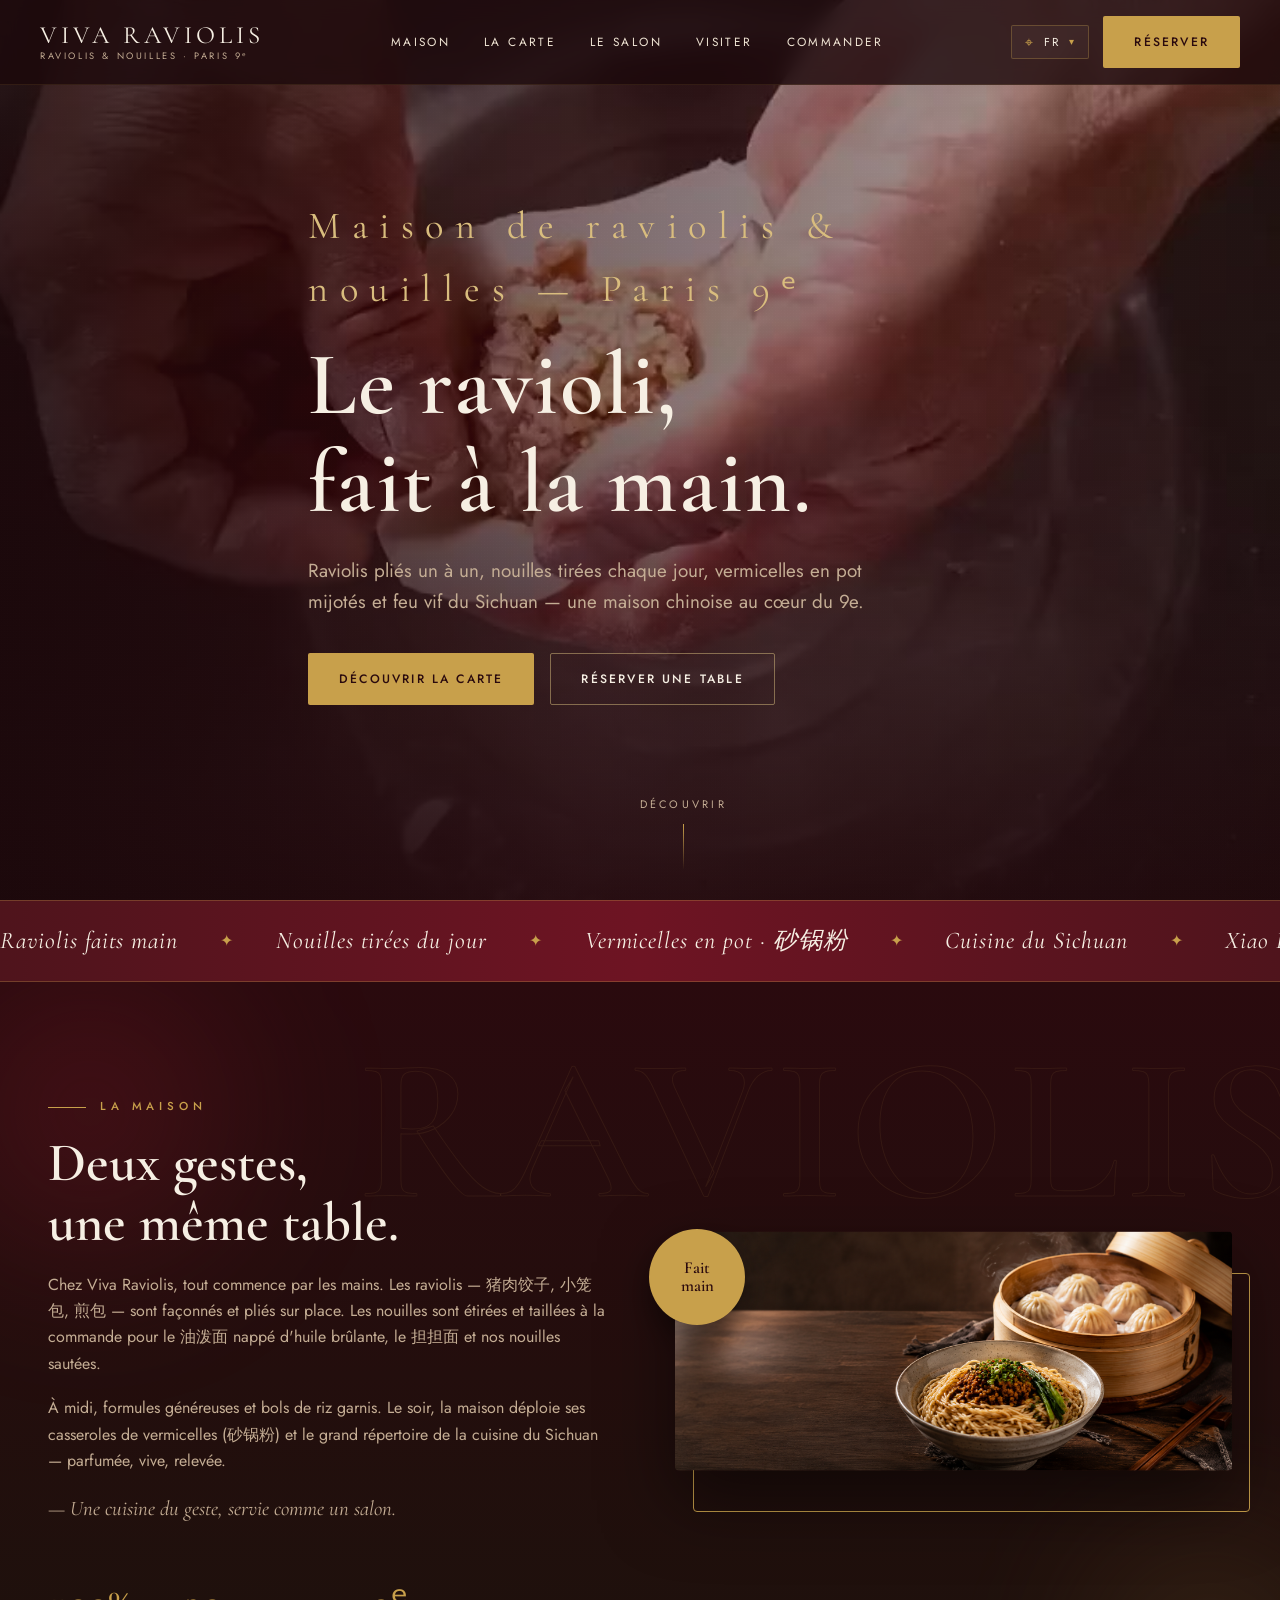
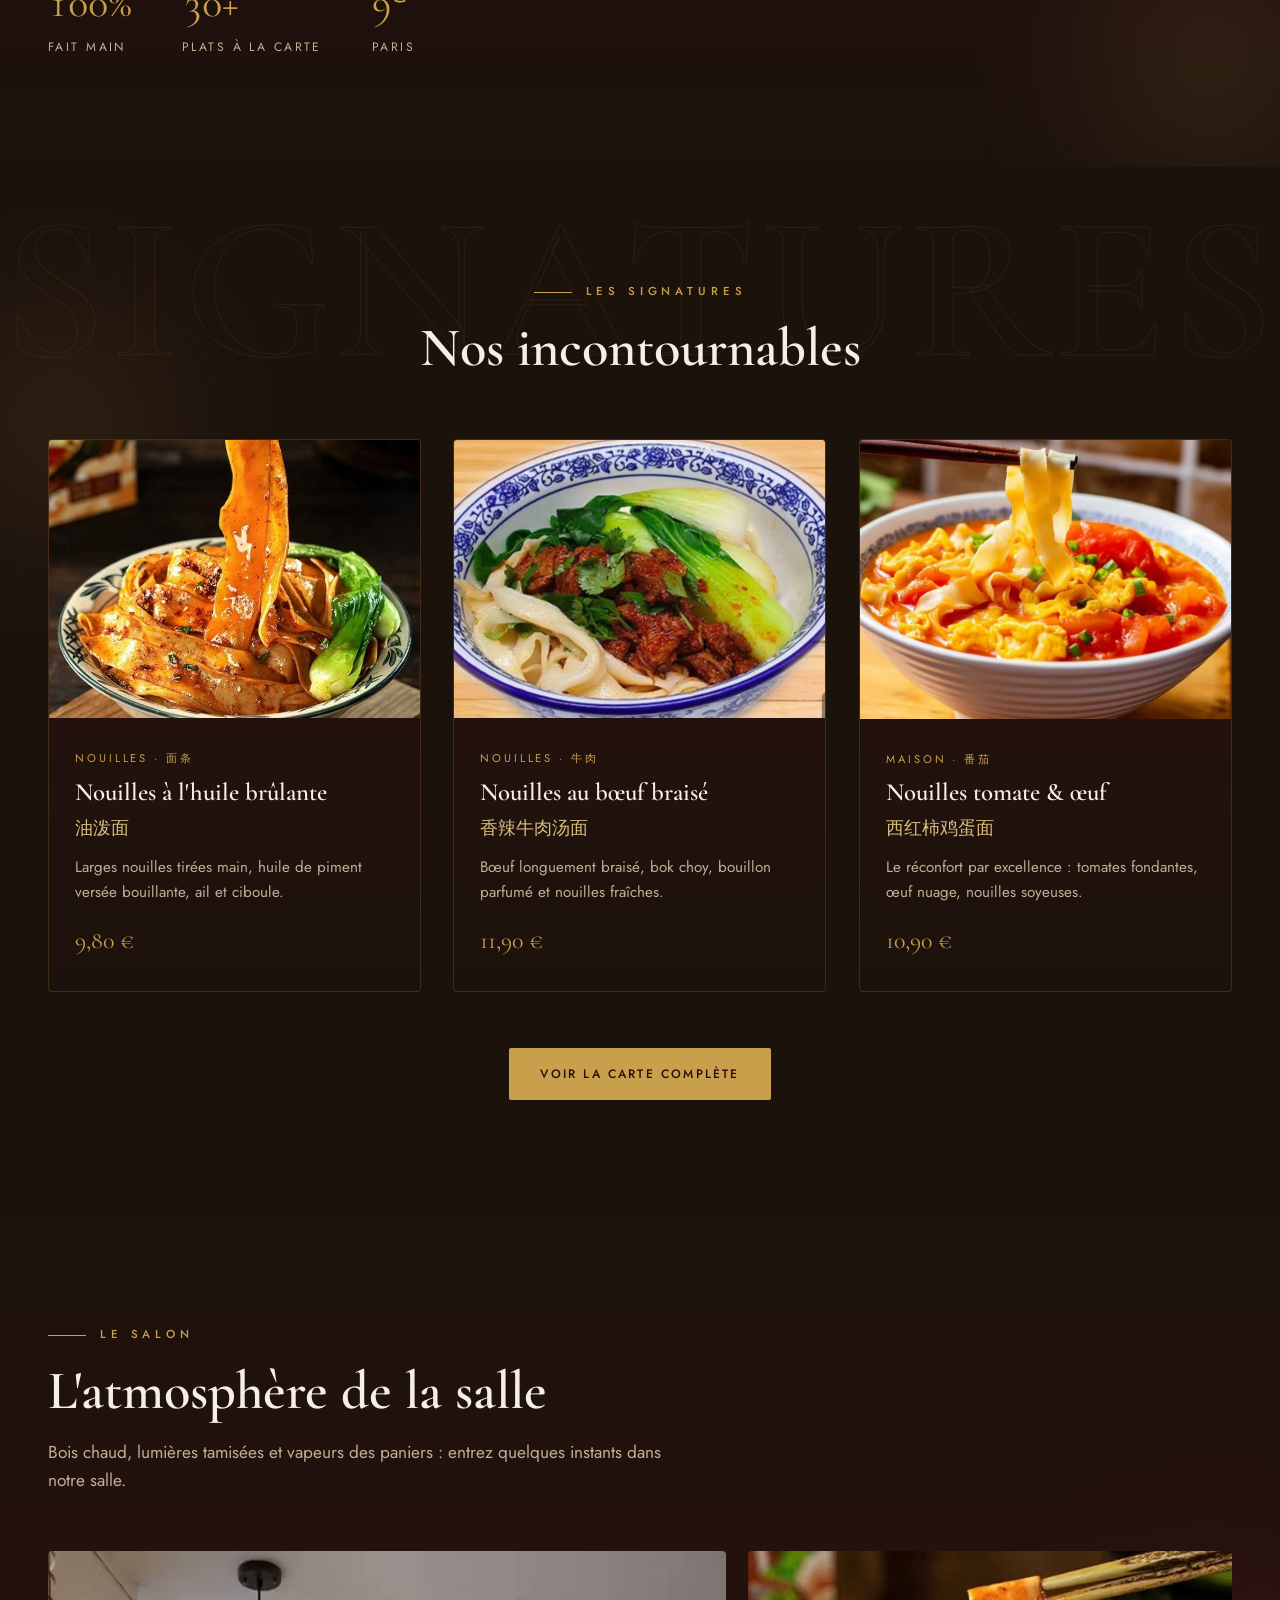
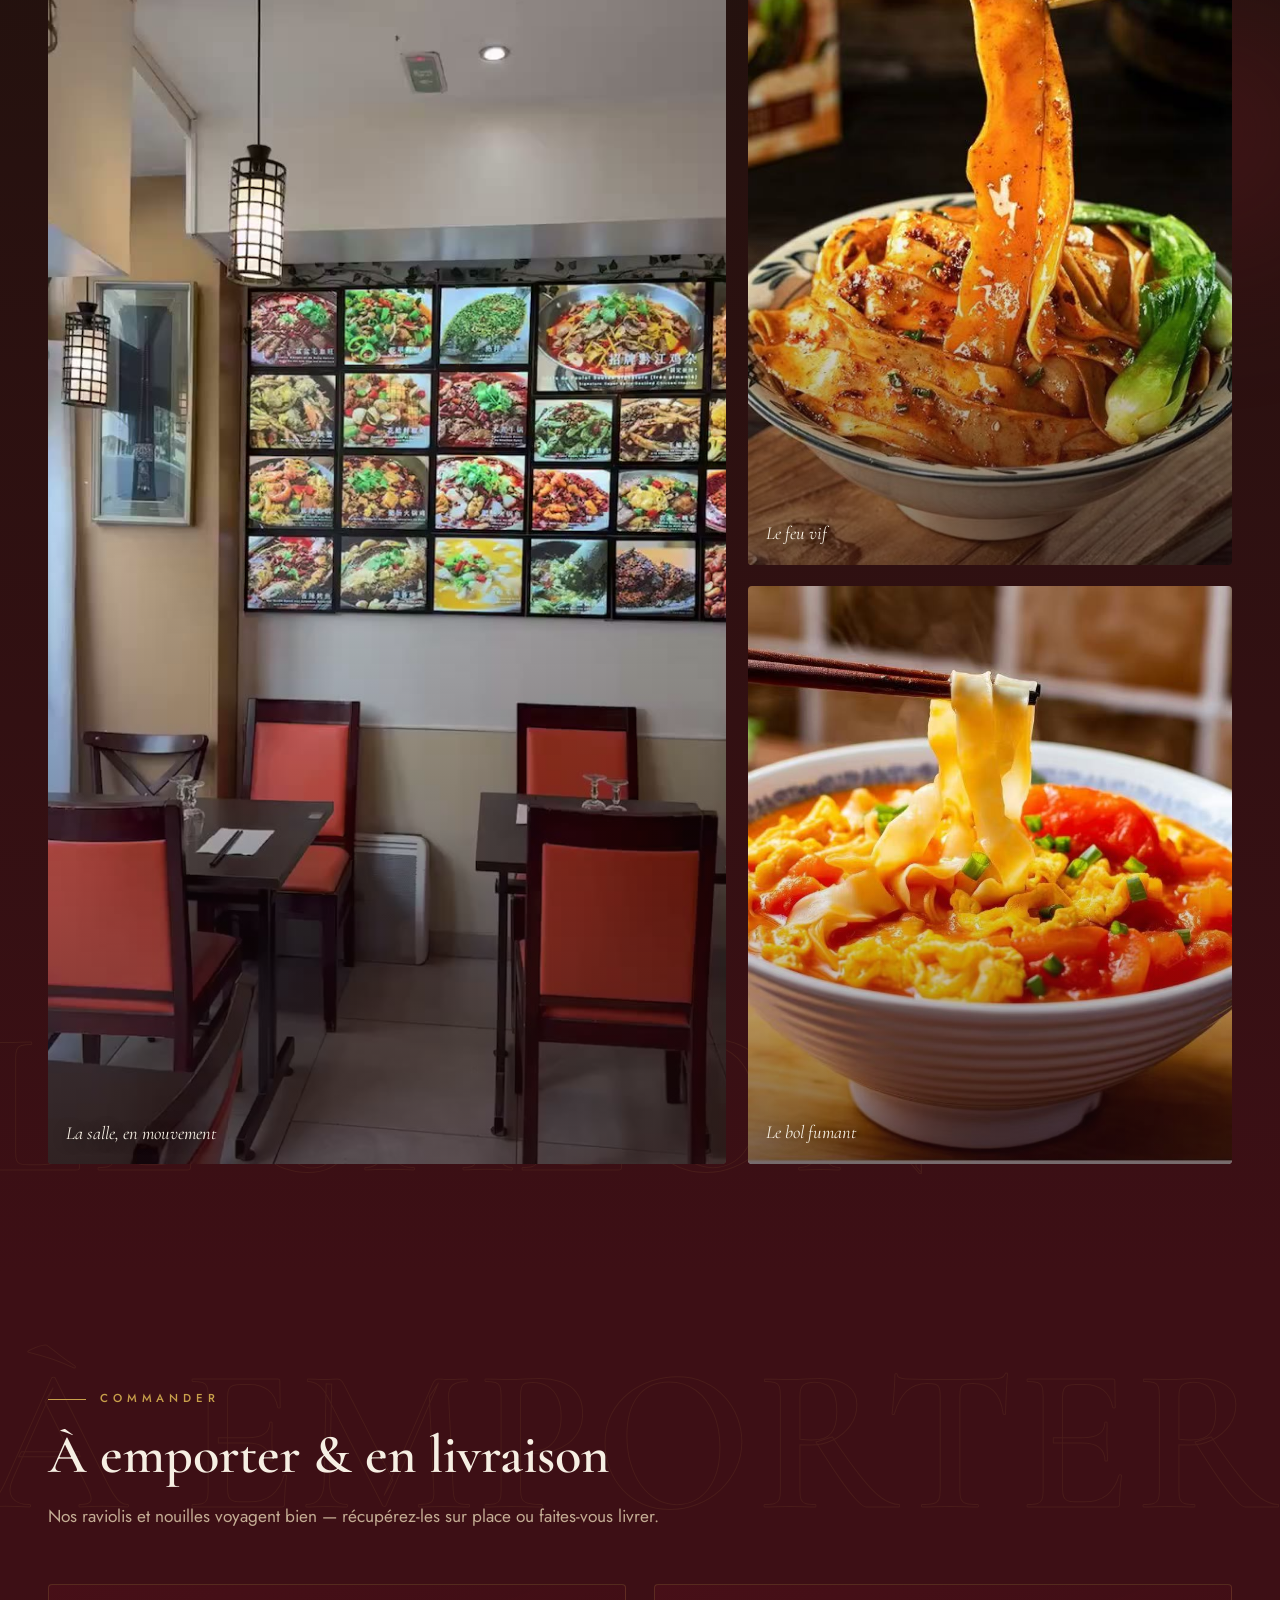
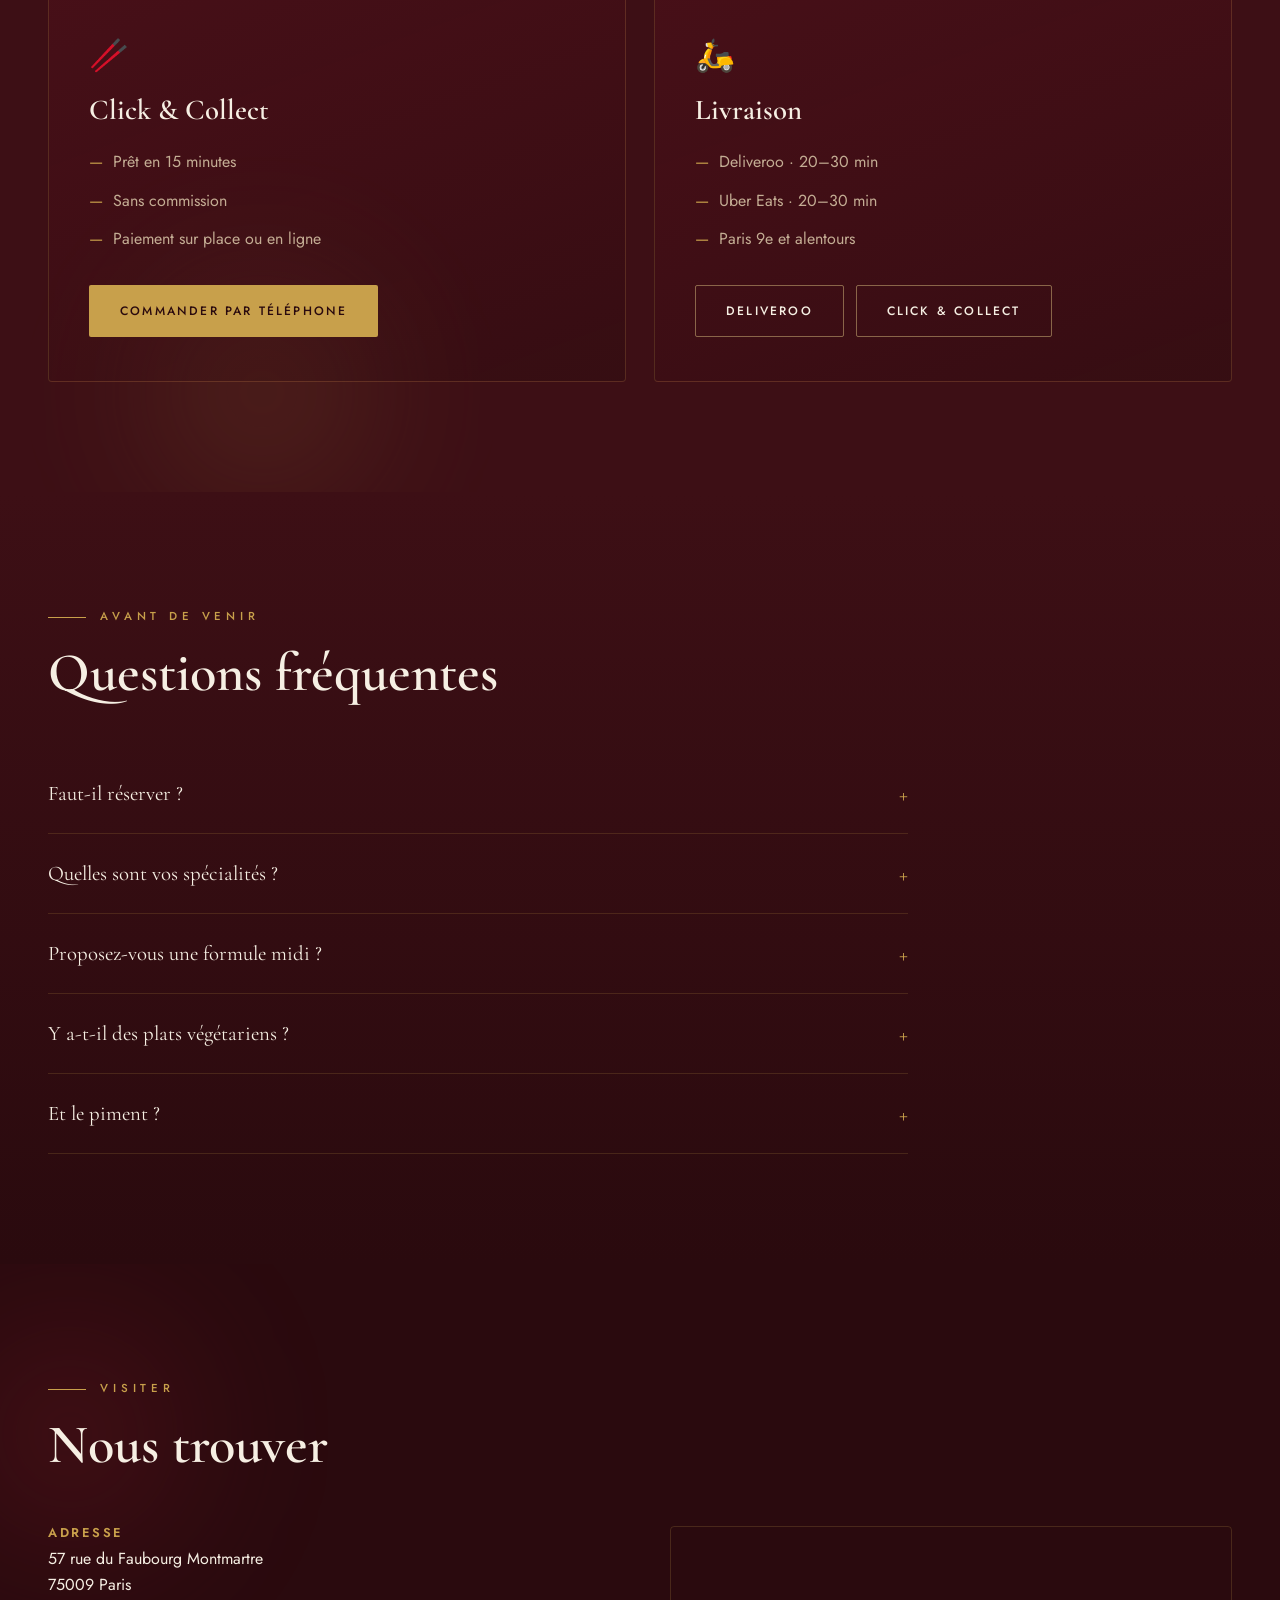
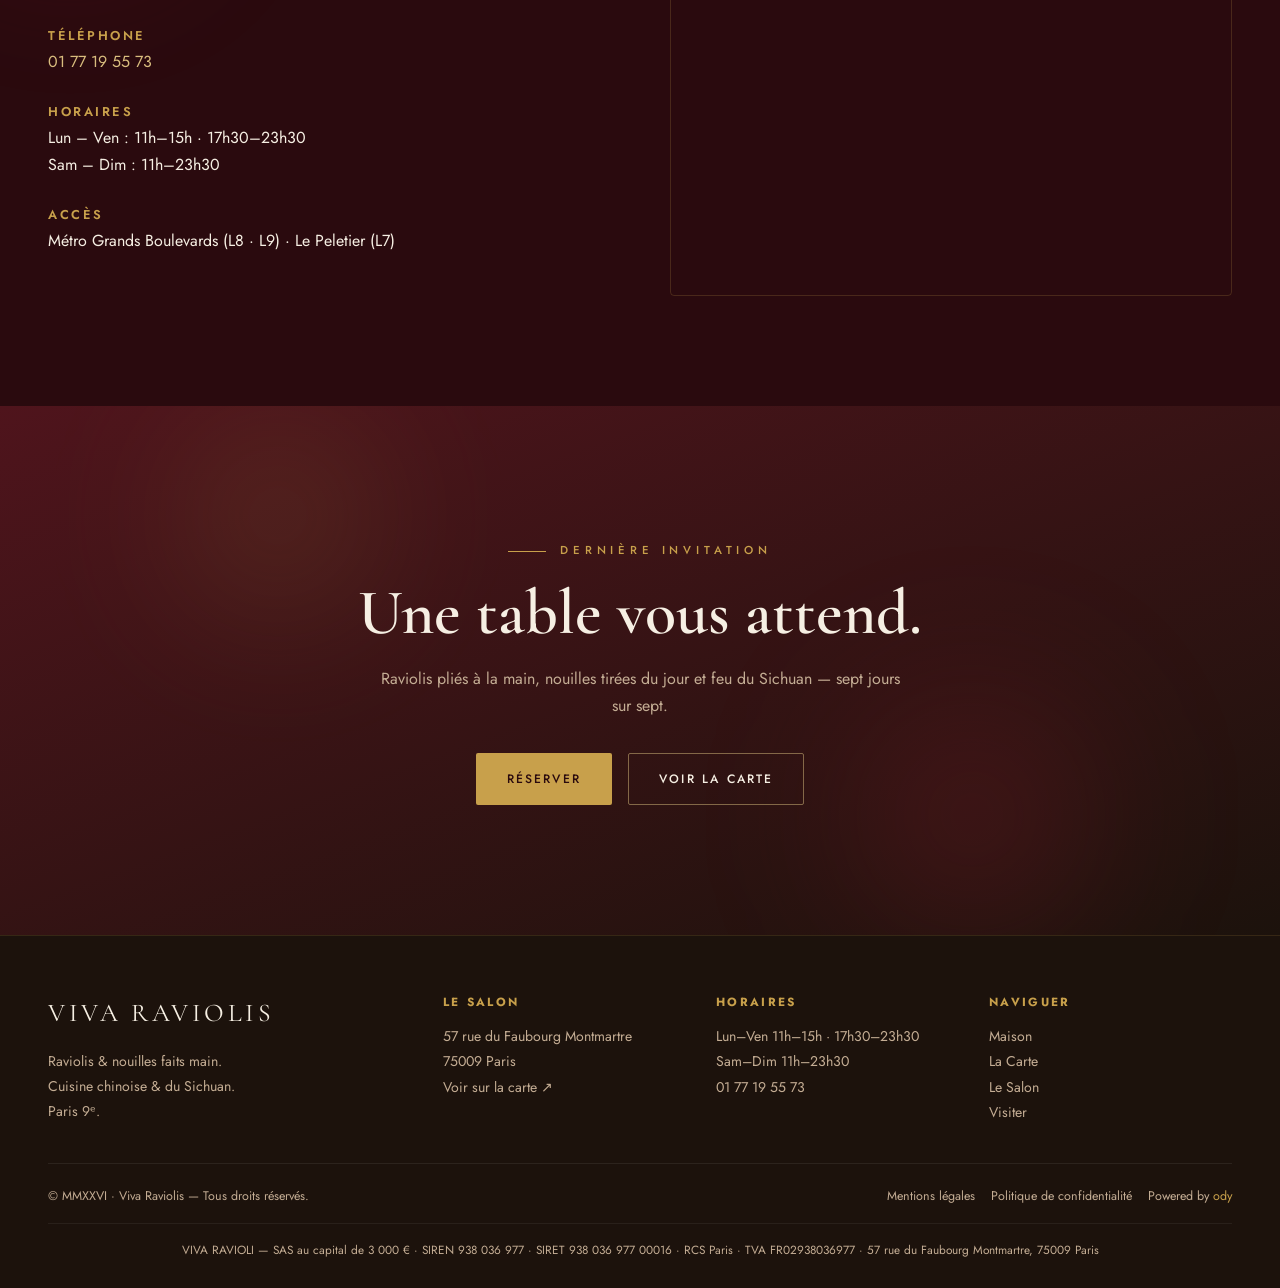
==== index.html @ 8cce95d5 "Site Viva Raviolis : multilingue, carte, pages légales Co-Authored-By: Claude Opus 4.8 (1M context) " ====
<!DOCTYPE html>
<html lang="fr">
<head>
<meta charset="UTF-8" />
<meta name="viewport" content="width=device-width, initial-scale=1.0" />
<title>Viva Raviolis — Raviolis & Nouilles faits main · Paris 9e</title>
<meta name="description" content="Viva Raviolis, restaurant chinois à Paris 9e : raviolis et nouilles faits main, vermicelles en pot et cuisine du Sichuan. 57 rue du Faubourg Montmartre." />
<link rel="preconnect" href="https://fonts.googleapis.com" />
<link rel="preconnect" href="https://fonts.gstatic.com" crossorigin />
<link href="https://fonts.googleapis.com/css2?family=Cormorant+Garamond:ital,wght@0,400;0,500;0,600;1,400;1,500&family=Jost:wght@300;400;500&display=swap" rel="stylesheet" />
<link rel="stylesheet" href="css/style.css" />
</head>
<body>

<!-- ============ HEADER ============ -->
<header class="site-header" id="header">
  <a href="index.html" class="brand">
    <span class="name">VIVA RAVIOLIS</span>
    <span class="tagline" data-i18n="brand.tagline">Raviolis &amp; Nouilles · Paris 9ᵉ</span>
  </a>
  <nav class="nav" id="nav">
    <a class="link" href="#maison" data-i18n="nav.maison">Maison</a>
    <a class="link" href="menu.html" data-i18n="nav.carte">La Carte</a>
    <a class="link" href="#salon" data-i18n="nav.salon">Le Salon</a>
    <a class="link" href="#visiter" data-i18n="nav.visiter">Visiter</a>
    <a class="link" href="#commander" data-i18n="nav.commander">Commander</a>
  </nav>
  <div class="nav-actions">
    <div class="lang-select" id="langSelect">
      <button class="lang-current" id="langCurrent" aria-haspopup="true" aria-expanded="false" aria-label="Choisir la langue">
        <span class="lang-globe">⌖</span>
        <span class="lang-current-label">FR</span>
        <span class="lang-caret">▾</span>
      </button>
      <ul class="lang-menu" id="langMenu">
        <li><button class="lang-btn" data-lang="fr">Français</button></li>
        <li><button class="lang-btn" data-lang="en">English</button></li>
        <li><button class="lang-btn" data-lang="zh">中文</button></li>
        <li><button class="lang-btn" data-lang="it">Italiano</button></li>
        <li><button class="lang-btn" data-lang="es">Español</button></li>
      </ul>
    </div>
    <a href="https://reservation.ody.app/4357d5bd-f49d-494a-af7b-d53e37315086" target="_blank" rel="noopener" class="btn btn-gold btn-reserve" data-i18n="btn.reserver">Réserver</a>
    <button class="burger" id="burger" aria-label="Menu"><span></span><span></span><span></span></button>
  </div>
</header>

<!-- ============ HERO ============ -->
<section class="hero">
  <video class="hero__video" autoplay muted loop playsinline preload="auto" poster="assets/img/hero-poster.jpg">
    <source src="assets/video/xiaolongbao_bg.mp4" type="video/mp4" />
  </video>
  <div class="hero__overlay"></div>
  <div class="hero__grain"></div>
  <div class="container hero__content">
    <span class="hero-cn" data-i18n="hero.eyebrow">Maison de raviolis &amp; nouilles — Paris 9ᵉ</span>
    <h1 data-i18n="hero.title"><span class="word">Le ravioli,</span><br /><span class="word">fait à la main.</span></h1>
    <p class="lead" data-i18n="hero.lead">Raviolis pliés un à un, nouilles tirées chaque jour, vermicelles en pot mijotés et feu vif du Sichuan — une maison chinoise au cœur du 9e.</p>
    <div class="cta-row">
      <a href="menu.html" class="btn btn-gold" data-i18n="hero.cta1">Découvrir la carte</a>
      <a href="https://reservation.ody.app/4357d5bd-f49d-494a-af7b-d53e37315086" target="_blank" rel="noopener" class="btn btn-ghost" data-i18n="hero.cta2">Réserver une table</a>
    </div>
  </div>
  <div class="scroll-cue" data-i18n="hero.scroll">Découvrir</div>
</section>

<!-- ============ MARQUEE ============ -->
<div class="marquee" aria-hidden="true">
  <div class="marquee__track">
    <span data-i18n="mq.1">Raviolis faits main</span><span class="dot">✦</span>
    <span data-i18n="mq.2">Nouilles tirées du jour</span><span class="dot">✦</span>
    <span data-i18n="mq.3">Vermicelles en pot · 砂锅粉</span><span class="dot">✦</span>
    <span data-i18n="mq.4">Cuisine du Sichuan</span><span class="dot">✦</span>
    <span>Xiao Long Bao</span><span class="dot">✦</span>
    <span>Dan Dan Mian</span><span class="dot">✦</span>
    <span data-i18n="mq.1">Raviolis faits main</span><span class="dot">✦</span>
    <span data-i18n="mq.2">Nouilles tirées du jour</span><span class="dot">✦</span>
    <span data-i18n="mq.3">Vermicelles en pot · 砂锅粉</span><span class="dot">✦</span>
    <span data-i18n="mq.4">Cuisine du Sichuan</span><span class="dot">✦</span>
    <span>Xiao Long Bao</span><span class="dot">✦</span>
    <span>Dan Dan Mian</span><span class="dot">✦</span>
  </div>
</div>

<!-- ============ LA MAISON ============ -->
<section class="section maison" id="maison">
  <span class="orb orb-wine" style="top:-80px;left:-120px;width:420px;height:420px"></span>
  <span class="orb orb-gold" style="bottom:-60px;right:-100px;width:340px;height:340px;animation-delay:-6s"></span>
  <span class="wm" style="top:6%;right:-2%">RAVIOLIS</span>
  <div class="container">
    <div class="grid">
      <div class="copy reveal from-left">
        <span class="eyebrow" data-i18n="maison.eyebrow">La Maison</span>
        <h2 class="section-title" data-i18n="maison.title">Deux gestes,<br />une même table.</h2>
        <p data-i18n="maison.p1">Chez Viva Raviolis, tout commence par les mains. Les raviolis — 猪肉饺子, 小笼包, 煎包 — sont façonnés et pliés sur place. Les nouilles sont étirées et taillées à la commande pour le 油泼面 nappé d'huile brûlante, le 担担面 et nos nouilles sautées.</p>
        <p data-i18n="maison.p2">À midi, formules généreuses et bols de riz garnis. Le soir, la maison déploie ses casseroles de vermicelles (砂锅粉) et le grand répertoire de la cuisine du Sichuan — parfumée, vive, relevée.</p>
        <p class="sign" data-i18n="maison.sign">— Une cuisine du geste, servie comme un salon.</p>
        <div class="stats">
          <div class="stat"><div class="num"><span data-count="100">0</span>%</div><div class="lbl" data-i18n="maison.stat1">Fait main</div></div>
          <div class="stat"><div class="num"><span data-count="30">0</span>+</div><div class="lbl" data-i18n="maison.stat2">Plats à la carte</div></div>
          <div class="stat"><div class="num">9ᵉ</div><div class="lbl" data-i18n="maison.stat3">Paris</div></div>
        </div>
      </div>
      <div class="figure reveal from-right">
        <img src="assets/img/banner.png" alt="Raviolis vapeur et nouilles faites main" data-parallax="20" />
        <span class="frame"></span>
        <span class="figure-badge" data-i18n="maison.badge">Fait<br>main</span>
      </div>
    </div>
  </div>
</section>

<!-- ============ SIGNATURES ============ -->
<section class="section signatures" id="signatures">
  <span class="orb orb-gold" style="top:10%;left:-90px;width:300px;height:300px"></span>
  <span class="wm" style="top:2%;left:50%;transform:translateX(-50%)">SIGNATURES</span>
  <div class="container">
    <div class="sig-head reveal from-scale">
      <span class="eyebrow" data-i18n="sig.eyebrow">Les Signatures</span>
      <h2 class="section-title" data-i18n="sig.title">Nos incontournables</h2>
    </div>
    <div class="sig-grid">
      <article class="dish reveal from-scale" data-delay="0">
        <div class="ph"><span class="steam"></span><span class="steam s2"></span><span class="steam s3"></span><img src="assets/img/plat1.jpg" alt="Nouilles larges à l'huile pimentée" /></div>
        <div class="body">
          <span class="cat" data-i18n="sig.d1cat">Nouilles · 面条</span>
          <h3 data-i18n="sig.d1name">Nouilles à l'huile brûlante</h3>
          <div class="cn">油泼面</div>
          <p class="desc" data-i18n="sig.d1desc">Larges nouilles tirées main, huile de piment versée bouillante, ail et ciboule.</p>
          <div class="price">9,80 €</div>
        </div>
      </article>
      <article class="dish reveal from-scale" data-delay="120">
        <div class="ph"><span class="steam"></span><span class="steam s2"></span><span class="steam s3"></span><img src="assets/img/plat2.jpg" alt="Nouilles au bœuf braisé et bok choy" /></div>
        <div class="body">
          <span class="cat" data-i18n="sig.d2cat">Nouilles · 牛肉</span>
          <h3 data-i18n="sig.d2name">Nouilles au bœuf braisé</h3>
          <div class="cn">香辣牛肉汤面</div>
          <p class="desc" data-i18n="sig.d2desc">Bœuf longuement braisé, bok choy, bouillon parfumé et nouilles fraîches.</p>
          <div class="price">11,90 €</div>
        </div>
      </article>
      <article class="dish reveal from-scale" data-delay="240">
        <div class="ph"><span class="steam"></span><span class="steam s2"></span><span class="steam s3"></span><img src="assets/img/plat3.jpg" alt="Nouilles tomate et œuf" /></div>
        <div class="body">
          <span class="cat" data-i18n="sig.d3cat">Maison · 番茄</span>
          <h3 data-i18n="sig.d3name">Nouilles tomate &amp; œuf</h3>
          <div class="cn">西红柿鸡蛋面</div>
          <p class="desc" data-i18n="sig.d3desc">Le réconfort par excellence : tomates fondantes, œuf nuage, nouilles soyeuses.</p>
          <div class="price">10,90 €</div>
        </div>
      </article>
    </div>
    <div class="sig-cta reveal" style="text-align:center">
      <a href="menu.html" class="btn btn-gold" data-i18n="sig.cta">Voir la carte complète</a>
    </div>
  </div>
</section>

<!-- ============ LE SALON ============ -->
<section class="section salon" id="salon">
  <span class="orb orb-wine" style="top:20%;right:-120px;width:380px;height:380px"></span>
  <span class="wm" style="bottom:4%;left:-2%">LE SALON</span>
  <div class="container">
    <div class="reveal from-left">
      <span class="eyebrow" data-i18n="salon.eyebrow">Le Salon</span>
      <h2 class="section-title" data-i18n="salon.title">L'atmosphère de la salle</h2>
      <p class="section-lead" data-i18n="salon.lead">Bois chaud, lumières tamisées et vapeurs des paniers : entrez quelques instants dans notre salle.</p>
    </div>
    <div class="salon-grid">
      <div class="salon-video reveal from-scale">
        <video autoplay muted loop playsinline preload="auto" poster="assets/img/salle-poster.jpg">
          <source src="assets/video/video_salle.mp4" type="video/mp4" />
        </video>
        <span class="tag" data-i18n="salon.tag1">La salle, en mouvement</span>
      </div>
      <div class="salon-tile reveal"><img src="assets/img/plat1.jpg" alt="Nouilles à l'huile pimentée" /><span class="tag" data-i18n="salon.tag2">Le feu vif</span></div>
      <div class="salon-tile reveal"><img src="assets/img/plat3.jpg" alt="Bol de nouilles fumantes" /><span class="tag" data-i18n="salon.tag3">Le bol fumant</span></div>
    </div>
  </div>
</section>

<!-- ============ COMMANDER ============ -->
<section class="section commander" id="commander">
  <span class="orb orb-gold" style="bottom:-60px;left:8%;width:320px;height:320px"></span>
  <span class="wm" style="top:8%;right:0">À EMPORTER</span>
  <div class="container">
    <div class="reveal from-left">
      <span class="eyebrow" data-i18n="cmd.eyebrow">Commander</span>
      <h2 class="section-title" data-i18n="cmd.title">À emporter &amp; en livraison</h2>
      <p class="section-lead" data-i18n="cmd.lead">Nos raviolis et nouilles voyagent bien — récupérez-les sur place ou faites-vous livrer.</p>
    </div>
    <div class="order-grid">
      <div class="order-card reveal from-scale" data-delay="0">
        <div class="ico">🥢</div>
        <h3 data-i18n="cmd.c1title">Click &amp; Collect</h3>
        <ul>
          <li data-i18n="cmd.c1li1">Prêt en 15 minutes</li>
          <li data-i18n="cmd.c1li2">Sans commission</li>
          <li data-i18n="cmd.c1li3">Paiement sur place ou en ligne</li>
        </ul>
        <div class="links">
          <a href="tel:0177195573" class="btn btn-gold" data-i18n="cmd.c1btn">Commander par téléphone</a>
        </div>
      </div>
      <div class="order-card reveal from-scale" data-delay="140">
        <div class="ico">🛵</div>
        <h3 data-i18n="cmd.c2title">Livraison</h3>
        <ul>
          <li>Deliveroo · 20–30 min</li>
          <li>Uber Eats · 20–30 min</li>
          <li data-i18n="cmd.c2li3">Paris 9e et alentours</li>
        </ul>
        <div class="links">
          <a href="https://deliveroo.fr/fr/menu/paris/9eme-opera/viva-raviolis" target="_blank" rel="noopener" class="btn btn-ghost">Deliveroo</a>
          <a href="https://order.ody.app/4357d5bd-f49d-494a-af7b-d53e37315086" target="_blank" rel="noopener" class="btn btn-ghost">Click &amp; Collect</a>
        </div>
      </div>
    </div>
  </div>
</section>

<!-- ============ FAQ ============ -->
<section class="section faq" id="faq">
  <div class="container">
    <div class="reveal">
      <span class="eyebrow" data-i18n="faq.eyebrow">Avant de venir</span>
      <h2 class="section-title" data-i18n="faq.title">Questions fréquentes</h2>
    </div>
    <div class="faq-list">
      <div class="faq-item reveal">
        <button class="faq-q"><span data-i18n="faq.q1">Faut-il réserver ?</span><span class="pl">+</span></button>
        <div class="faq-a"><p data-i18n="faq.a1">La réservation est conseillée le soir et le week-end. Appelez-nous au 01 77 19 55 73 — nous vous trouverons une table.</p></div>
      </div>
      <div class="faq-item reveal">
        <button class="faq-q"><span data-i18n="faq.q2">Quelles sont vos spécialités ?</span><span class="pl">+</span></button>
        <div class="faq-a"><p data-i18n="faq.a2">Le fait-main : raviolis (饺子, 小笼包, 煎包), nouilles tirées (油泼面, 担担面, nouilles sautées), vermicelles en pot (砂锅粉) et les grands plats du Sichuan.</p></div>
      </div>
      <div class="faq-item reveal">
        <button class="faq-q"><span data-i18n="faq.q3">Proposez-vous une formule midi ?</span><span class="pl">+</span></button>
        <div class="faq-a"><p data-i18n="faq.a3">Oui — du lundi au vendredi, de 11h à 15h, nos bols de riz garnis (盖码饭) de 9,90 € à 11,90 €.</p></div>
      </div>
      <div class="faq-item reveal">
        <button class="faq-q"><span data-i18n="faq.q4">Y a-t-il des plats végétariens ?</span><span class="pl">+</span></button>
        <div class="faq-a"><p data-i18n="faq.a4">Bien sûr : gyoza végétariens, tofu, légumes sautés, aubergines façon yu-xiang et plus encore sur la carte.</p></div>
      </div>
      <div class="faq-item reveal">
        <button class="faq-q"><span data-i18n="faq.q5">Et le piment ?</span><span class="pl">+</span></button>
        <div class="faq-a"><p data-i18n="faq.a5">Les spécialités du Sichuan sont signalées 🌶️ sur la carte. On peut adapter le niveau de piquant — n'hésitez pas à demander.</p></div>
      </div>
    </div>
  </div>
</section>

<!-- ============ VISITER ============ -->
<section class="section visiter" id="visiter">
  <span class="orb orb-wine" style="top:0;left:-100px;width:340px;height:340px"></span>
  <div class="container">
    <div class="reveal">
      <span class="eyebrow" data-i18n="visiter.eyebrow">Visiter</span>
      <h2 class="section-title" data-i18n="visiter.title">Nous trouver</h2>
    </div>
    <div class="visit-grid">
      <div class="reveal">
        <div class="info-block"><h4 data-i18n="visiter.l_addr">Adresse</h4><p>57 rue du Faubourg Montmartre<br />75009 Paris</p></div>
        <div class="info-block"><h4 data-i18n="visiter.l_phone">Téléphone</h4><p><a href="tel:0177195573">01 77 19 55 73</a></p></div>
        <div class="info-block"><h4 data-i18n="visiter.l_hours">Horaires</h4>
          <p data-i18n="visiter.hours">Lun – Ven : 11h–15h · 17h30–23h30<br />
             Sam – Dim : 11h–23h30</p></div>
        <div class="info-block"><h4 data-i18n="visiter.l_access">Accès</h4><p>Métro Grands Boulevards (L8 · L9) · Le Peletier (L7)</p></div>
      </div>
      <div class="map-wrap reveal">
        <iframe loading="lazy" referrerpolicy="no-referrer-when-downgrade"
          src="https://www.google.com/maps?q=57+Rue+du+Faubourg+Montmartre,+75009+Paris&output=embed"></iframe>
      </div>
    </div>
  </div>
</section>

<!-- ============ FINAL CTA ============ -->
<section class="final-cta">
  <span class="orb orb-gold" style="top:-40px;left:10%;width:300px;height:300px"></span>
  <span class="orb orb-wine" style="bottom:-60px;right:10%;width:360px;height:360px;animation-delay:-5s"></span>
  <div class="container reveal from-scale">
    <span class="eyebrow" data-i18n="cta.eyebrow">Dernière invitation</span>
    <h2 data-i18n="cta.title">Une table vous attend.</h2>
    <p data-i18n="cta.p">Raviolis pliés à la main, nouilles tirées du jour et feu du Sichuan — sept jours sur sept.</p>
    <div class="cta-row">
      <a href="https://reservation.ody.app/4357d5bd-f49d-494a-af7b-d53e37315086" target="_blank" rel="noopener" class="btn btn-gold" data-i18n="cta.btn1">Réserver</a>
      <a href="menu.html" class="btn btn-ghost" data-i18n="cta.btn2">Voir la carte</a>
    </div>
  </div>
</section>

<!-- ============ FOOTER ============ -->
<footer class="site-footer">
  <div class="container">
    <div class="foot-grid">
      <div class="foot-brand">
        <div class="name">VIVA RAVIOLIS</div>
        <p style="margin-top:14px" data-i18n="foot.desc">Raviolis &amp; nouilles faits main.<br />Cuisine chinoise &amp; du Sichuan.<br />Paris 9ᵉ.</p>
      </div>
      <div>
        <h5 data-i18n="foot.h_salon">Le Salon</h5>
        <p>57 rue du Faubourg Montmartre<br />75009 Paris</p>
        <p><a href="https://www.google.com/maps?q=57+Rue+du+Faubourg+Montmartre,+75009+Paris" target="_blank" rel="noopener" data-i18n="foot.viewmap">Voir sur la carte ↗</a></p>
      </div>
      <div>
        <h5 data-i18n="foot.h_hours">Horaires</h5>
        <p data-i18n="foot.hours">Lun–Ven 11h–15h · 17h30–23h30<br />Sam–Dim 11h–23h30</p>
        <p><a href="tel:0177195573">01 77 19 55 73</a></p>
      </div>
      <div>
        <h5 data-i18n="foot.h_nav">Naviguer</h5>
        <p><a href="#maison" data-i18n="nav.maison">Maison</a><br /><a href="menu.html" data-i18n="nav.carte">La Carte</a><br /><a href="#salon" data-i18n="nav.salon">Le Salon</a><br /><a href="#visiter" data-i18n="nav.visiter">Visiter</a></p>
      </div>
    </div>
    <div class="foot-bottom">
      <span data-i18n="foot.bottom1">© MMXXVI · Viva Raviolis — Tous droits réservés.</span>
      <span class="foot-links">
        <a href="mentions-legales.html" data-i18n="foot.legal">Mentions légales</a>
        <a href="politique-confidentialite.html" data-i18n="foot.privacy">Politique de confidentialité</a>
        <span class="foot-powered">Powered by <a href="https://pro.ody.app/" target="_blank" rel="noopener">ody</a></span>
      </span>
    </div>
    <div class="foot-identity">
      VIVA RAVIOLI — SAS au capital de 3 000 € · SIREN 938 036 977 · SIRET 938 036 977 00016 · RCS Paris · TVA FR02938036977 · 57 rue du Faubourg Montmartre, 75009 Paris
    </div>
  </div>
</footer>

<script src="js/i18n.js"></script>
<script src="js/main.js"></script>
</body>
</html>
---- css/style.css ----
/* ============================================================
   VIVA RAVIOLIS — 裕禧
   Palette : bordeaux / rouge profond / brun chaud / or
   ============================================================ */

:root {
  /* Burgundy / wine / brown palette (remplace le bleu marine) */
  --wine-900: #2a0a0e;   /* presque noir bordeaux */
  --wine-800: #3d0f15;
  --wine-700: #4f141c;
  --wine-600: #6e1423;   /* bordeaux principal */
  --wine-500: #8a1e2c;
  --brown-900: #1c120c;  /* brun très foncé */
  --brown-700: #2e1c12;
  --brown-500: #4a3122;
  --gold: #c8a04b;
  --gold-soft: #d9bd7e;
  --cream: #f6efe3;
  --cream-dim: #d9cdb8;
  --paper: #faf5ec;
  --text-light: #f1e6d5;
  --text-mut: #c4ad94;

  --ff-serif: "Cormorant Garamond", "Playfair Display", Georgia, serif;
  --ff-sans: "Jost", "Helvetica Neue", Arial, sans-serif;

  --maxw: 1240px;
  --ease: cubic-bezier(.22,.61,.36,1);
}

* { margin: 0; padding: 0; box-sizing: border-box; }

html { scroll-behavior: smooth; scroll-padding-top: 90px; overflow-x: hidden; }

body {
  font-family: var(--ff-sans);
  background: var(--wine-900);
  color: var(--text-light);
  line-height: 1.65;
  -webkit-font-smoothing: antialiased;
  overflow-x: hidden;
}

img { max-width: 100%; display: block; }
a { color: inherit; text-decoration: none; }

h1, h2, h3, h4 { font-family: var(--ff-serif); font-weight: 600; line-height: 1.1; }

.container { width: 100%; max-width: var(--maxw); margin: 0 auto; padding: 0 28px; }

.eyebrow {
  font-family: var(--ff-sans);
  text-transform: uppercase;
  letter-spacing: .42em;
  font-size: .72rem;
  font-weight: 500;
  color: var(--gold);
  display: inline-block;
  margin-bottom: 18px;
}

.section { padding: 110px 0; position: relative; }
.section-title { font-size: clamp(2.1rem, 4.4vw, 3.4rem); color: var(--cream); }
.section-lead { color: var(--text-mut); max-width: 620px; font-size: 1.08rem; margin-top: 16px; }

/* ---------- Buttons ---------- */
.btn {
  display: inline-flex; align-items: center; gap: 10px;
  font-family: var(--ff-sans);
  text-transform: uppercase; letter-spacing: .18em; font-size: .76rem; font-weight: 500;
  padding: 15px 30px; border-radius: 2px; cursor: pointer;
  transition: all .35s var(--ease); border: 1px solid transparent;
}
.btn-gold { background: var(--gold); color: var(--wine-900); }
.btn-gold:hover { background: var(--gold-soft); transform: translateY(-2px); }
.btn-ghost { border-color: rgba(216,189,126,.5); color: var(--cream); background: transparent; }
.btn-ghost:hover { border-color: var(--gold); background: rgba(200,160,75,.12); }

/* ============================================================
   HEADER / NAV
   ============================================================ */
.site-header {
  position: fixed; top: 0; left: 0; right: 0; z-index: 100;
  display: flex; align-items: center; justify-content: space-between;
  padding: 16px 40px;
  background: rgba(28,8,11,.78);
  backdrop-filter: blur(10px);
  border-bottom: 1px solid rgba(200,160,75,.12);
  transition: background .4s var(--ease), padding .4s var(--ease), box-shadow .4s var(--ease);
}
.site-header.scrolled {
  background: rgba(28,8,11,.95);
  backdrop-filter: blur(14px);
  padding: 11px 40px;
  box-shadow: 0 10px 40px rgba(0,0,0,.4);
}
.brand { display: flex; flex-direction: column; line-height: 1; }
.brand .cn { font-family: var(--ff-serif); font-size: 1.05rem; color: var(--gold); letter-spacing: .12em; }
.brand .name { font-family: var(--ff-serif); font-size: 1.55rem; color: var(--cream); letter-spacing: .16em; }

.nav { display: flex; align-items: center; gap: 34px; }
.nav a.link {
  font-family: var(--ff-sans); text-transform: uppercase; letter-spacing: .2em;
  font-size: .74rem; color: var(--text-light); position: relative; padding: 4px 0;
}
.nav a.link::after {
  content: ""; position: absolute; left: 0; bottom: -3px; height: 1px; width: 0;
  background: var(--gold); transition: width .35s var(--ease);
}
.nav a.link:hover::after { width: 100%; }
.nav-actions { display: flex; align-items: center; gap: 14px; }
/* --- Sélecteur de langue déroulant --- */
.lang-select { position: relative; }
.lang-current {
  display: inline-flex; align-items: center; gap: 9px; cursor: pointer;
  background: rgba(255,255,255,.04); border: 1px solid rgba(200,160,75,.3);
  color: var(--cream); padding: 8px 13px; border-radius: 2px;
  font-family: var(--ff-sans); font-size: .72rem; letter-spacing: .16em; text-transform: uppercase;
  transition: border-color .3s, background .3s;
}
.lang-current:hover { border-color: var(--gold); background: rgba(200,160,75,.1); }
.lang-globe { color: var(--gold); font-size: .9rem; line-height: 1; }
.lang-caret { color: var(--gold); font-size: .6rem; transition: transform .3s var(--ease); }
.lang-select.open .lang-caret { transform: rotate(180deg); }
.lang-menu {
  position: absolute; top: calc(100% + 8px); right: 0; min-width: 158px;
  list-style: none; margin: 0; padding: 6px;
  background: rgba(28,8,11,.97); backdrop-filter: blur(12px);
  border: 1px solid rgba(200,160,75,.25); border-radius: 3px;
  box-shadow: 0 18px 50px rgba(0,0,0,.55);
  opacity: 0; visibility: hidden; transform: translateY(-8px);
  transition: opacity .26s var(--ease), transform .26s var(--ease), visibility .26s;
  z-index: 120;
}
.lang-select.open .lang-menu { opacity: 1; visibility: visible; transform: none; }
.lang-menu li { margin: 0; }
.lang-btn {
  display: flex; align-items: center; justify-content: space-between; gap: 14px; width: 100%;
  background: none; border: 0; cursor: pointer; text-align: left;
  padding: 9px 12px; border-radius: 2px;
  font-family: var(--ff-sans); font-size: .82rem; letter-spacing: .06em;
  color: var(--text-light); transition: background .22s, color .22s;
}
.lang-btn:hover { background: rgba(200,160,75,.12); color: var(--cream); }
.lang-btn.active { color: var(--gold); }
.lang-btn.active::after { content: "✓"; color: var(--gold); font-size: .8rem; }

.burger { display: none; flex-direction: column; gap: 5px; background: none; border: 0; cursor: pointer; }
.burger span { width: 26px; height: 2px; background: var(--cream); transition: .3s; }

/* ============================================================
   HERO  (video background xiaolongbao_bg)
   ============================================================ */
.hero { position: relative; height: 100vh; min-height: 640px; display: flex; align-items: center; overflow: hidden; }
.hero__video {
  position: absolute; inset: 0; width: 100%; height: 100%;
  object-fit: cover; z-index: 0;
}
.hero__overlay {
  position: absolute; inset: 0; z-index: 1;
  background:
    linear-gradient(to right, rgba(28,8,11,.86) 0%, rgba(42,10,14,.55) 45%, rgba(42,10,14,.25) 100%),
    linear-gradient(to top, rgba(28,8,11,.9) 0%, rgba(28,8,11,0) 55%);
}
.hero__content { position: relative; z-index: 2; max-width: 720px; }
.hero h1 {
  font-size: clamp(3rem, 7vw, 5.6rem); color: var(--cream);
  letter-spacing: .02em; margin: 14px 0 8px;
}
.hero .hero-cn { font-family: var(--ff-serif); font-size: clamp(1.6rem,3vw,2.4rem); color: var(--gold-soft); letter-spacing: .3em; }
.hero p.lead { font-size: 1.18rem; color: var(--text-mut); max-width: 560px; margin: 22px 0 36px; }
.hero .cta-row { display: flex; gap: 16px; flex-wrap: wrap; }
.scroll-cue {
  position: absolute; bottom: 30px; left: 50%; transform: translateX(-50%); z-index: 2;
  color: var(--text-mut); font-size: .68rem; letter-spacing: .3em; text-transform: uppercase;
  display: flex; flex-direction: column; align-items: center; gap: 10px;
}
.scroll-cue::after { content: ""; width: 1px; height: 46px; background: linear-gradient(var(--gold), transparent); animation: pulse 2s infinite; }
@keyframes pulse { 0%,100%{ opacity:.3 } 50%{ opacity:1 } }

/* ============================================================
   LA MAISON  (about)
   ============================================================ */
.maison { background: linear-gradient(180deg, var(--wine-900), var(--brown-900)); }
.maison .grid { display: grid; grid-template-columns: 1fr 1fr; gap: 70px; align-items: center; }
.maison .copy p { color: var(--text-mut); margin-top: 18px; }
.maison .sign { margin-top: 30px; font-family: var(--ff-serif); font-style: italic; font-size: 1.3rem; color: var(--gold-soft); }
.maison .figure { position: relative; }
.maison .figure img { border-radius: 4px; box-shadow: 0 30px 70px rgba(0,0,0,.5); }
.maison .figure .frame {
  position: absolute; inset: 18px -18px -18px 18px; border: 1px solid var(--gold);
  z-index: -1; border-radius: 4px;
}
.stats { display: flex; gap: 50px; margin-top: 42px; }
.stat .num { font-family: var(--ff-serif); font-size: 2.6rem; color: var(--gold); }
.stat .lbl { font-size: .76rem; text-transform: uppercase; letter-spacing: .2em; color: var(--text-mut); }

/* ============================================================
   SIGNATURES  (3 dishes)
   ============================================================ */
.signatures { background: var(--brown-900); text-align: center; }
.sig-head { margin-bottom: 60px; }
.sig-grid { display: grid; grid-template-columns: repeat(3, 1fr); gap: 32px; }
.dish {
  background: linear-gradient(180deg, rgba(110,20,35,.18), rgba(28,18,12,.4));
  border: 1px solid rgba(200,160,75,.18); border-radius: 4px; overflow: hidden; text-align: left;
  transition: transform .45s var(--ease), border-color .45s var(--ease);
}
.dish:hover { transform: translateY(-8px); border-color: var(--gold); }
.dish .ph { aspect-ratio: 4/3; overflow: hidden; }
.dish .ph img { width: 100%; height: 100%; object-fit: cover; transition: transform .8s var(--ease); }
.dish:hover .ph img { transform: scale(1.07); }
.dish .body { padding: 26px 26px 30px; }
.dish .cat { font-size: .7rem; letter-spacing: .26em; text-transform: uppercase; color: var(--gold); }
.dish h3 { font-size: 1.55rem; color: var(--cream); margin: 8px 0; }
.dish .cn { font-family: var(--ff-serif); color: var(--gold-soft); font-size: 1.1rem; }
.dish .desc { color: var(--text-mut); font-size: .95rem; margin: 12px 0 16px; }
.dish .price { font-family: var(--ff-serif); font-size: 1.5rem; color: var(--gold); }
.sig-cta { margin-top: 56px; }

/* ============================================================
   LE SALON  (gallery + video_salle)
   ============================================================ */
.salon { background: linear-gradient(180deg, var(--brown-900), var(--wine-800)); }
.salon-grid { display: grid; grid-template-columns: 1.4fr 1fr; grid-template-rows: auto auto; gap: 22px; margin-top: 56px; }
.salon-video { grid-row: span 2; position: relative; border-radius: 4px; overflow: hidden; min-height: 420px; }
.salon-video video { width: 100%; height: 100%; object-fit: cover; }
.salon-video .tag, .salon-tile .tag {
  position: absolute; left: 18px; bottom: 16px; z-index: 2;
  font-family: var(--ff-serif); font-style: italic; font-size: 1.15rem; color: var(--cream);
  text-shadow: 0 2px 14px rgba(0,0,0,.7);
}
.salon-tile { position: relative; border-radius: 4px; overflow: hidden; min-height: 200px; }
.salon-tile img { width: 100%; height: 100%; object-fit: cover; transition: transform .8s var(--ease); }
.salon-tile:hover img { transform: scale(1.06); }
.salon-tile::after, .salon-video::after {
  content:""; position:absolute; inset:0; background: linear-gradient(to top, rgba(28,8,11,.6), transparent 55%);
}
.salon-tile .tag { z-index: 2; }

/* ============================================================
   COMMANDER
   ============================================================ */
.commander { background: var(--wine-800); }
.order-grid { display: grid; grid-template-columns: 1fr 1fr; gap: 28px; margin-top: 54px; }
.order-card {
  border: 1px solid rgba(200,160,75,.2); border-radius: 4px; padding: 44px 40px;
  background: linear-gradient(160deg, rgba(110,20,35,.22), rgba(28,8,11,.2));
}
.order-card h3 { font-size: 1.8rem; color: var(--cream); }
.order-card .ico { font-size: 2rem; margin-bottom: 12px; }
.order-card ul { list-style: none; margin: 18px 0 26px; }
.order-card li { color: var(--text-mut); padding: 6px 0; display: flex; gap: 10px; }
.order-card li::before { content: "—"; color: var(--gold); }
.order-card .links { display: flex; gap: 12px; flex-wrap: wrap; }

/* ============================================================
   FAQ
   ============================================================ */
.faq { background: linear-gradient(180deg, var(--wine-800), var(--wine-900)); }
.faq-list { margin-top: 50px; max-width: 860px; }
.faq-item { border-bottom: 1px solid rgba(200,160,75,.18); }
.faq-q {
  width: 100%; background: none; border: 0; cursor: pointer; text-align: left;
  padding: 26px 0; display: flex; justify-content: space-between; align-items: center; gap: 20px;
  font-family: var(--ff-serif); font-size: 1.3rem; color: var(--cream);
}
.faq-q .pl { color: var(--gold); font-size: 1.4rem; transition: transform .35s var(--ease); flex: none; }
.faq-item.open .faq-q .pl { transform: rotate(45deg); }
.faq-a { max-height: 0; overflow: hidden; transition: max-height .45s var(--ease); }
.faq-a p { color: var(--text-mut); padding: 0 0 24px; }

/* ============================================================
   CONTACT / VISITER
   ============================================================ */
.visiter { background: var(--wine-900); }
.visit-grid { display: grid; grid-template-columns: 1fr 1fr; gap: 60px; margin-top: 50px; }
.info-block + .info-block { margin-top: 30px; }
.info-block h4 { color: var(--gold); text-transform: uppercase; letter-spacing: .2em; font-family: var(--ff-sans); font-size: .8rem; }
.info-block p { color: var(--cream); margin-top: 6px; }
.info-block a { color: var(--gold-soft); }
.map-wrap { border-radius: 4px; overflow: hidden; min-height: 360px; border: 1px solid rgba(200,160,75,.2); }
.map-wrap iframe { width: 100%; height: 100%; min-height: 360px; border: 0; filter: saturate(.7) hue-rotate(310deg) brightness(.85); }

/* ============================================================
   FINAL CTA
   ============================================================ */
.final-cta {
  position: relative; text-align: center; padding: 130px 0;
  background: linear-gradient(160deg, var(--wine-700), var(--brown-900));
}
.final-cta h2 { font-size: clamp(2.4rem, 5vw, 4rem); color: var(--cream); }
.final-cta p { color: var(--text-mut); max-width: 540px; margin: 18px auto 34px; }
.final-cta .cta-row { display: flex; gap: 16px; justify-content: center; flex-wrap: wrap; }

/* ============================================================
   FOOTER
   ============================================================ */
.site-footer { background: var(--brown-900); padding: 56px 0 28px; border-top: 1px solid rgba(200,160,75,.15); }
.foot-grid { display: grid; grid-template-columns: 1.5fr 1fr 1fr 1fr; gap: 30px; }
.foot-grid h5 { color: var(--gold); text-transform: uppercase; letter-spacing: .2em; font-family: var(--ff-sans); font-size: .74rem; margin-bottom: 12px; }
.foot-grid p, .foot-grid a { color: var(--text-mut); font-size: .88rem; line-height: 1.8; }
.foot-grid a:hover { color: var(--gold-soft); }
.foot-brand .name { font-family: var(--ff-serif); font-size: 1.6rem; color: var(--cream); letter-spacing: .14em; }
.foot-bottom { margin-top: 38px; padding-top: 22px; border-top: 1px solid rgba(255,255,255,.07);
  display: flex; justify-content: space-between; gap: 16px; flex-wrap: wrap; color: var(--text-mut); font-size: .78rem; }

/* ============================================================
   MENU PAGE
   ============================================================ */
.menu-hero {
  position: relative; height: 46vh; min-height: 340px; display: flex; align-items: center; justify-content: center;
  text-align: center; overflow: hidden;
}
.menu-hero img { position: absolute; inset: 0; width: 100%; height: 100%; object-fit: cover; z-index: 0; }
.menu-hero .ov { position: absolute; inset: 0; background: linear-gradient(rgba(28,8,11,.78), rgba(28,8,11,.86)); z-index: 1; }
.menu-hero .inner { position: relative; z-index: 2; }
.menu-hero h1 { font-size: clamp(2.6rem, 6vw, 4.4rem); color: var(--cream); }

.menu-body { background: var(--wine-900); padding: 90px 0 120px; }
/* --- Barre d'onglets horizontale, collante et défilante --- */
.menu-toc-wrap {
  position: sticky; top: 64px; z-index: 60; margin-bottom: 56px;
  background: linear-gradient(180deg, var(--wine-900) 60%, rgba(42,10,14,.6));
  backdrop-filter: blur(10px);
  border-top: 1px solid rgba(200,160,75,.12);
  border-bottom: 1px solid rgba(200,160,75,.18);
}
.menu-toc-wrap .container { display: flex; align-items: center; gap: 6px; position: relative; }
.menu-toc {
  display: flex; flex-wrap: nowrap; gap: 10px; overflow-x: auto;
  padding: 14px 4px; scroll-behavior: smooth; scroll-snap-type: x proximity;
  -webkit-overflow-scrolling: touch; flex: 1;
  -ms-overflow-style: none; scrollbar-width: none;
  /* fondu sur les bords pour montrer qu'on peut défiler */
  -webkit-mask-image: linear-gradient(90deg, transparent, #000 28px, #000 calc(100% - 28px), transparent);
          mask-image: linear-gradient(90deg, transparent, #000 28px, #000 calc(100% - 28px), transparent);
}
.menu-toc::-webkit-scrollbar { display: none; }
.menu-toc a {
  flex: 0 0 auto; scroll-snap-align: center; white-space: nowrap;
  font-size: .74rem; letter-spacing: .14em; text-transform: uppercase; color: var(--text-mut);
  border: 1px solid rgba(200,160,75,.25); padding: 9px 18px; border-radius: 2px;
  transition: color .3s, background .3s, border-color .3s; cursor: pointer; user-select: none;
}
.menu-toc a:hover { color: var(--cream); border-color: var(--gold); }
.menu-toc a.active { color: var(--wine-900); background: var(--gold); border-color: var(--gold); font-weight: 500; }

.toc-arrow {
  flex: 0 0 auto; width: 38px; height: 38px; border-radius: 50%; cursor: pointer;
  background: rgba(110,20,35,.5); border: 1px solid rgba(200,160,75,.3); color: var(--gold);
  font-size: 1.5rem; line-height: 1; display: flex; align-items: center; justify-content: center;
  transition: background .3s, transform .2s; font-family: var(--ff-sans);
}
.toc-arrow:hover { background: var(--gold); color: var(--wine-900); }
.toc-arrow:active { transform: scale(.9); }

/* --- Une seule catégorie affichée à la fois --- */
.menu-cat { display: none; margin-bottom: 30px; scroll-margin-top: 140px; }
.menu-cat.active { display: block; animation: catFade .55s var(--ease) both; }
@keyframes catFade { from { opacity: 0; transform: translateY(22px); } to { opacity: 1; transform: none; } }
.menu-cat.active .mi { animation: miFade .5s var(--ease) both; }
@keyframes miFade { from { opacity: 0; transform: translateX(-12px); } to { opacity: 1; transform: none; } }
.menu-cat-head { display: flex; align-items: baseline; gap: 16px; margin-bottom: 28px; padding-bottom: 14px; border-bottom: 1px solid rgba(200,160,75,.25); }
.menu-cat-head .cn { font-family: var(--ff-serif); font-size: 1.9rem; color: var(--gold); }
.menu-cat-head .fr { text-transform: uppercase; letter-spacing: .24em; font-size: .82rem; color: var(--text-mut); }
.menu-items { display: grid; grid-template-columns: 1fr 1fr; gap: 6px 60px; }
.mi { display: flex; align-items: baseline; gap: 12px; padding: 11px 0; border-bottom: 1px dotted rgba(200,160,75,.18); }
.mi .nm { color: var(--cream); flex: 1; }
.mi .nm small { color: var(--text-mut); display: block; font-size: .82rem; }
.mi .dots { flex: 1; border-bottom: 1px dotted rgba(200,160,75,.3); transform: translateY(-4px); min-width: 14px; }
.mi .pr { font-family: var(--ff-serif); color: var(--gold); font-size: 1.15rem; white-space: nowrap; }
.menu-note { color: var(--text-mut); font-size: .85rem; margin-top: 10px; font-style: italic; }
.spicy { color: #e7563f; }

/* ============================================================
   REVEAL ANIMATION  (+ variantes)
   ============================================================ */
.reveal { opacity: 0; transform: translateY(38px); transition: opacity 1s var(--ease), transform 1s var(--ease); will-change: opacity, transform; }
.reveal.from-left  { transform: translateX(-60px); }
.reveal.from-right { transform: translateX(60px); }
.reveal.from-scale { transform: scale(.92) translateY(24px); }
.reveal.in { opacity: 1; transform: none; }

/* ============================================================
   DÉCOR : halos lumineux flottants + filigranes
   ============================================================ */
.section, .final-cta, .hero, .salon, .maison, .signatures, .commander, .visiter { position: relative; overflow: hidden; }
.container { position: relative; z-index: 3; }

.orb {
  position: absolute; border-radius: 50%; z-index: 0; pointer-events: none;
  filter: blur(70px); opacity: .55;
  animation: orbFloat 16s ease-in-out infinite;
}
.orb-wine { background: radial-gradient(circle, rgba(138,30,44,.65), transparent 70%); }
.orb-gold { background: radial-gradient(circle, rgba(200,160,75,.32), transparent 72%); }
@keyframes orbFloat {
  0%,100% { transform: translate(0,0) scale(1); }
  33%     { transform: translate(34px,-42px) scale(1.08); }
  66%     { transform: translate(-26px,28px) scale(.95); }
}

.wm {
  position: absolute; z-index: 0; pointer-events: none; user-select: none;
  font-family: var(--ff-serif); font-weight: 600; line-height: 1;
  font-size: clamp(5rem, 16vw, 15rem); letter-spacing: .02em; white-space: nowrap;
  color: transparent; -webkit-text-stroke: 1px rgba(200,160,75,.10);
  opacity: .9;
}

/* ============================================================
   MARQUEE  (bande défilante)
   ============================================================ */
.marquee {
  background: linear-gradient(90deg, var(--wine-700), var(--wine-600), var(--wine-700));
  border-top: 1px solid rgba(200,160,75,.3); border-bottom: 1px solid rgba(200,160,75,.3);
  overflow: hidden; padding: 20px 0; position: relative;
}
.marquee__track { display: inline-flex; align-items: center; gap: 42px; white-space: nowrap; animation: marqueeScroll 34s linear infinite; }
.marquee:hover .marquee__track { animation-play-state: paused; }
.marquee span { font-family: var(--ff-serif); font-style: italic; font-size: 1.5rem; color: var(--cream); letter-spacing: .04em; }
.marquee .dot { color: var(--gold); font-style: normal; font-size: 1rem; }
@keyframes marqueeScroll { from { transform: translateX(0); } to { transform: translateX(-50%); } }

/* ============================================================
   MICRO-INTERACTIONS
   ============================================================ */
/* Balayage lumineux sur les boutons */
.btn { position: relative; overflow: hidden; }
.btn::after {
  content: ""; position: absolute; top: 0; left: -120%; width: 60%; height: 100%;
  background: linear-gradient(100deg, transparent, rgba(255,255,255,.35), transparent);
  transform: skewX(-18deg); transition: left .6s var(--ease);
}
.btn:hover::after { left: 140%; }

/* Soulignement animé sous les eyebrow */
.eyebrow { position: relative; padding-left: 52px; }
.eyebrow::before {
  content: ""; position: absolute; left: 0; top: 50%; width: 38px; height: 1px;
  background: var(--gold); transform-origin: left; animation: lineGrow 2.4s var(--ease) infinite alternate;
}
@keyframes lineGrow { from { transform: scaleX(.5); opacity: .5; } to { transform: scaleX(1); opacity: 1; } }

/* Lueur sur les cartes au survol */
.dish:hover { box-shadow: 0 26px 60px rgba(110,20,35,.45); }
.order-card { transition: transform .45s var(--ease), border-color .45s var(--ease), box-shadow .45s var(--ease); }
.order-card:hover { transform: translateY(-6px); border-color: var(--gold); box-shadow: 0 26px 60px rgba(110,20,35,.4); }

/* Brand tagline */
.brand .tagline { font-family: var(--ff-sans); font-size: .58rem; letter-spacing: .28em; text-transform: uppercase; color: var(--text-mut); margin-top: 3px; }

/* Hero : grain + apparition + parallaxe douce */
.hero__grain {
  position: absolute; inset: 0; z-index: 1; pointer-events: none; opacity: .5;
  background-image: radial-gradient(rgba(255,255,255,.04) 1px, transparent 1px);
  background-size: 3px 3px; mix-blend-mode: overlay;
}
.hero__content { animation: heroIn 1.4s var(--ease) both; }
.hero .hero-cn { display: inline-block; animation: heroIn 1s var(--ease) .1s both; }
.hero h1 .word { display: inline-block; animation: heroWord 1.1s var(--ease) both; }
.hero h1 .word:nth-child(3) { animation-delay: .18s; }
@keyframes heroIn { from { opacity: 0; transform: translateY(30px); } to { opacity: 1; transform: none; } }
@keyframes heroWord { from { opacity: 0; transform: translateY(40px) rotate(2deg); } to { opacity: 1; transform: none; } }
.scroll-cue { animation: heroIn 1s var(--ease) .8s both; }

/* Badge rond sur la figure */
.figure { position: relative; }
.figure-badge {
  position: absolute; top: -26px; left: -26px; z-index: 4;
  width: 96px; height: 96px; border-radius: 50%;
  background: var(--gold); color: var(--wine-900);
  display: flex; align-items: center; justify-content: center; text-align: center;
  font-family: var(--ff-serif); font-weight: 600; font-size: 1.05rem; line-height: 1.1;
  box-shadow: 0 12px 30px rgba(0,0,0,.4); animation: badgeSpin 12s linear infinite;
}
@keyframes badgeSpin { from { transform: rotate(-6deg); } 50% { transform: rotate(6deg); } to { transform: rotate(-6deg); } }

/* Vapeur sur les plats */
.dish .ph { position: relative; }
.steam {
  position: absolute; bottom: 30%; left: 50%; width: 8px; height: 60px; z-index: 3;
  background: linear-gradient(to top, rgba(255,255,255,.5), transparent);
  border-radius: 50%; filter: blur(5px); opacity: 0;
}
.dish:hover .steam { animation: steam 2.4s ease-out infinite; }
.dish:hover .steam.s2 { left: 42%; animation-delay: .6s; }
.dish:hover .steam.s3 { left: 58%; animation-delay: 1.2s; }
@keyframes steam {
  0% { opacity: 0; transform: translateY(0) scaleX(1); }
  30% { opacity: .7; }
  100% { opacity: 0; transform: translateY(-70px) scaleX(2.4); }
}

/* Count-up */
.stat .num span { font-variant-numeric: tabular-nums; }

/* Progress bar de lecture en haut */
.scroll-progress {
  position: fixed; top: 0; left: 0; height: 3px; width: 0%; z-index: 200;
  background: linear-gradient(90deg, var(--gold), var(--wine-500)); transition: width .1s linear;
}

/* TOC menu : item actif */
.menu-toc a.active { color: var(--wine-900); background: var(--gold); border-color: var(--gold); }
.menu-cat-head .cn { transition: transform .5s var(--ease); }
.menu-cat:hover .menu-cat-head .cn { transform: translateX(6px); }
.mi { transition: background .3s var(--ease), padding-left .3s var(--ease); border-radius: 3px; }
.mi:hover { background: rgba(200,160,75,.06); padding-left: 8px; }

@media (prefers-reduced-motion: reduce) {
  *, *::before, *::after { animation: none !important; transition: none !important; }
  .reveal { opacity: 1 !important; transform: none !important; }
}

@media (max-width: 720px) {
  .figure-badge { width: 72px; height: 72px; font-size: .85rem; top: -16px; left: -16px; }
  .marquee span { font-size: 1.15rem; }
  .wm { font-size: 26vw; }
}

/* ============================================================
   RESPONSIVE
   ============================================================ */
@media (max-width: 980px) {
  .maison .grid, .order-grid, .visit-grid { grid-template-columns: 1fr; gap: 40px; }
  .sig-grid { grid-template-columns: 1fr; }
  .salon-grid { grid-template-columns: 1fr; }
  .salon-video { grid-row: auto; min-height: 300px; }
  .foot-grid { grid-template-columns: 1fr 1fr; }
  .menu-items { grid-template-columns: 1fr; gap: 0 0; }
}
@media (max-width: 720px) {
  .site-header { padding: 12px 16px; }
  .nav { position: fixed; inset: 0 0 0 auto; width: min(80vw, 320px); flex-direction: column; justify-content: center;
    background: rgba(28,8,11,.98); backdrop-filter: blur(14px); transform: translateX(100%); transition: transform .4s var(--ease); gap: 26px; }
  .nav.open { transform: none; }
  .burger { display: flex; z-index: 110; }
  .container { padding: 0 20px; }
  .section { padding: 80px 0; }
  .stats { gap: 30px; }

  /* Allègement de l'en-tête mobile */
  .site-header { padding: 10px 14px; }
  .brand .tagline { display: none; }
  .brand .name { font-size: 1.02rem; letter-spacing: .08em; }
  .nav-actions { gap: 7px; }
  .lang-globe { display: none; }
  .lang-current { padding: 7px 8px; gap: 5px; font-size: .64rem; letter-spacing: .06em; }
  .btn-reserve { padding: 9px 12px; font-size: .6rem; letter-spacing: .1em; }
  .burger span { width: 22px; }

  /* Moins de texte dans le hero sur mobile */
  .hero .hero-cn { display: none; }
  .hero h1 { font-size: clamp(2rem, 9vw, 2.8rem); }
  .hero p.lead { font-size: .98rem; margin: 16px 0 28px; max-width: 100%; }
  .hero__content { max-width: 100%; }

  /* Footer plus court : 2 colonnes au lieu d'une longue pile */
  .foot-grid { grid-template-columns: 1fr 1fr; gap: 22px 16px; }
  .foot-brand { grid-column: 1 / -1; }
  .foot-bottom { flex-direction: column; gap: 8px; text-align: center; }
  .foot-links { justify-content: center; }
  .legal-table th { width: auto; display: block; padding-bottom: 0; }
  .legal-table td { display: block; padding-top: 2px; padding-bottom: 12px; }
}

/* ============================================================
   FOOTER : liens légaux + powered by
   ============================================================ */
.foot-links { display: flex; align-items: center; gap: 16px; flex-wrap: wrap; }
.foot-links a { color: var(--text-mut); font-size: .78rem; }
.foot-links a:hover { color: var(--gold-soft); }
.foot-powered { color: var(--text-mut); font-size: .78rem; }
.foot-powered a { color: var(--gold); }
.foot-powered a:hover { color: var(--gold-soft); }
.foot-identity {
  text-align: center; color: var(--text-mut); font-size: .74rem; line-height: 1.7;
  margin-top: 16px; padding-top: 16px; border-top: 1px solid rgba(255,255,255,.06);
}

/* ============================================================
   PAGES LÉGALES
   ============================================================ */
.legal-hero {
  position: relative; padding: 150px 0 50px; text-align: center;
  background: linear-gradient(180deg, var(--wine-800), var(--wine-900));
  border-bottom: 1px solid rgba(200,160,75,.15);
}
.legal-hero h1 { font-size: clamp(2.2rem, 5vw, 3.4rem); color: var(--cream); }
.legal-hero .eyebrow { margin-bottom: 14px; }
.legal-body { background: var(--wine-900); padding: 70px 0 110px; }
.legal-content { max-width: 840px; margin: 0 auto; }
.legal-content h2 { color: var(--gold); font-size: 1.45rem; margin: 44px 0 14px; }
.legal-content h2:first-child { margin-top: 0; }
.legal-content p { color: var(--text-mut); line-height: 1.85; margin-bottom: 14px; }
.legal-content ul { margin: 8px 0 16px 22px; }
.legal-content li { color: var(--text-mut); line-height: 1.8; margin-bottom: 6px; }
.legal-content a { color: var(--gold-soft); text-decoration: underline; }
.legal-content strong { color: var(--cream); font-weight: 500; }
.legal-table { width: 100%; border-collapse: collapse; margin: 14px 0 24px; }
.legal-table th, .legal-table td { text-align: left; padding: 11px 14px; border-bottom: 1px solid rgba(200,160,75,.14); vertical-align: top; }
.legal-table th { color: var(--cream); font-weight: 500; width: 36%; font-family: var(--ff-sans); font-size: .9rem; letter-spacing: .02em; }
.legal-table td { color: var(--text-mut); }
.legal-updated { color: var(--text-mut); font-size: .85rem; font-style: italic; margin-top: 46px; padding-top: 18px; border-top: 1px solid rgba(200,160,75,.14); }
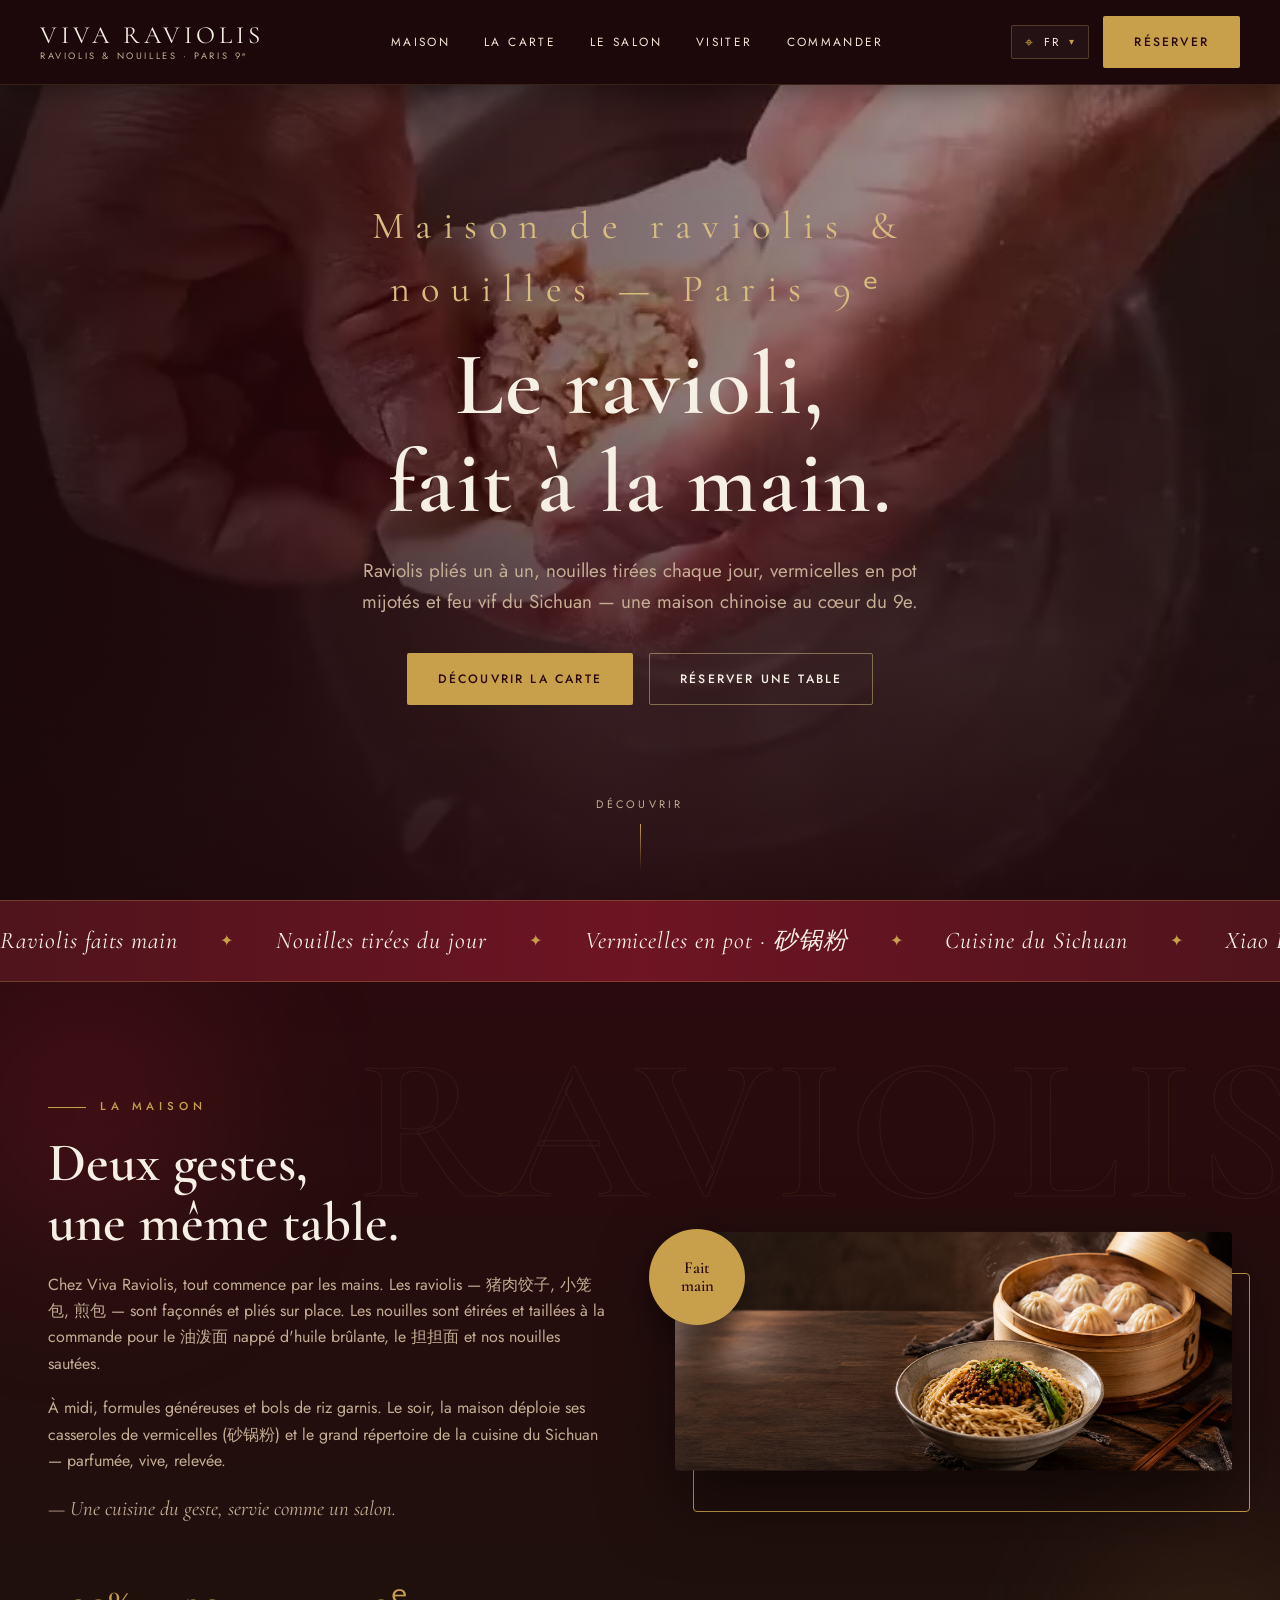
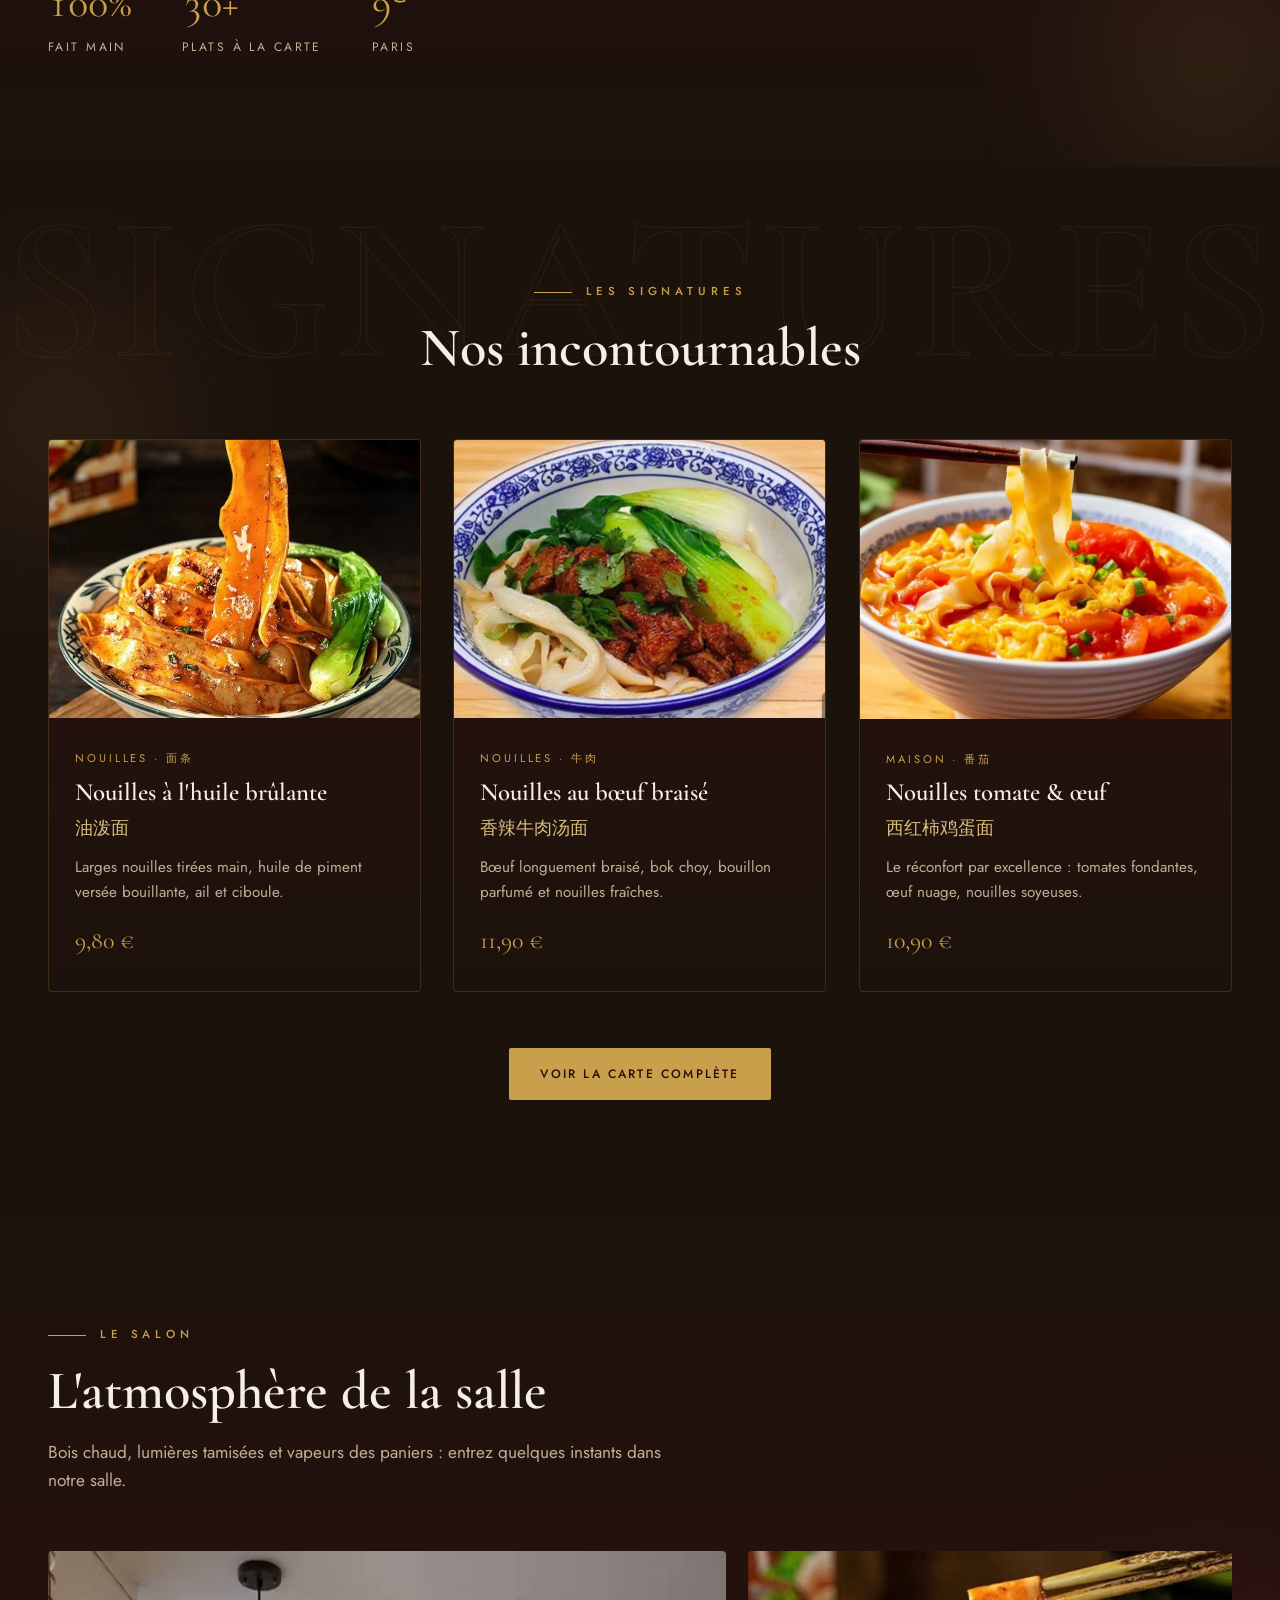
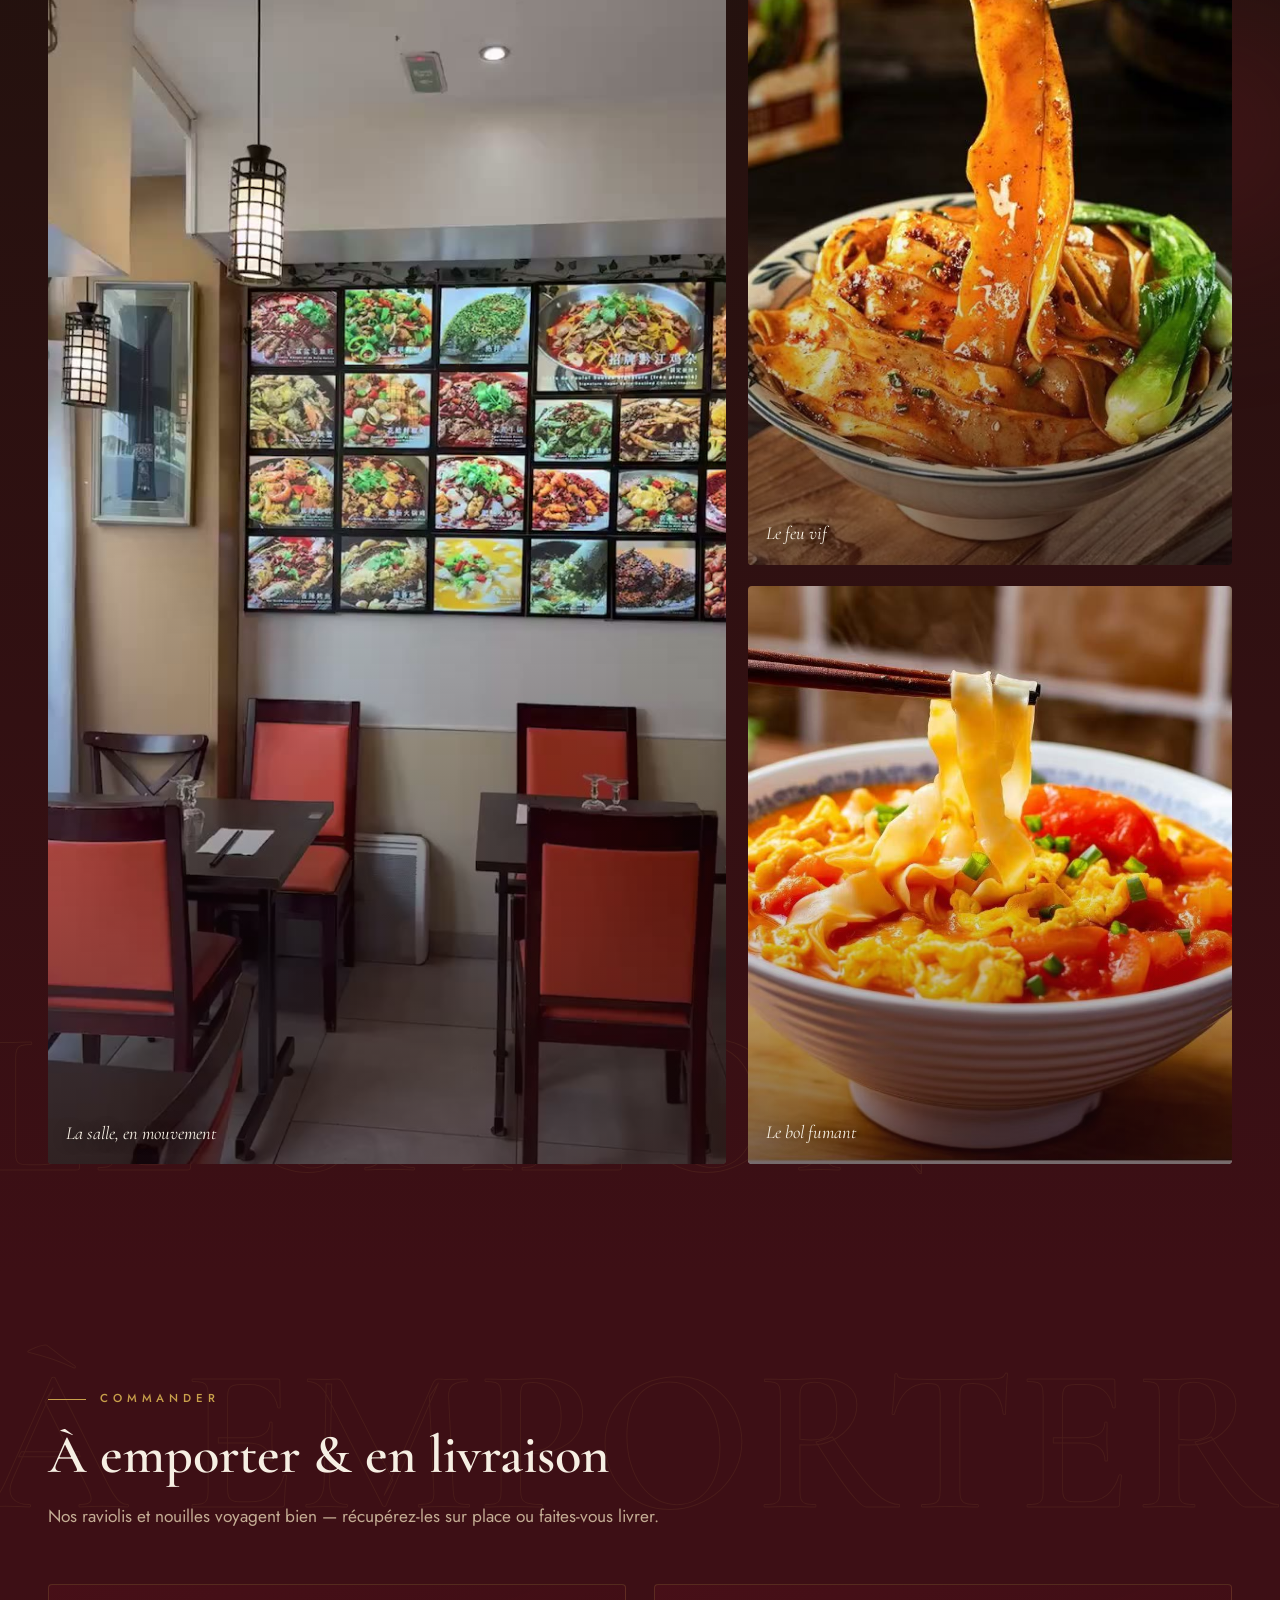
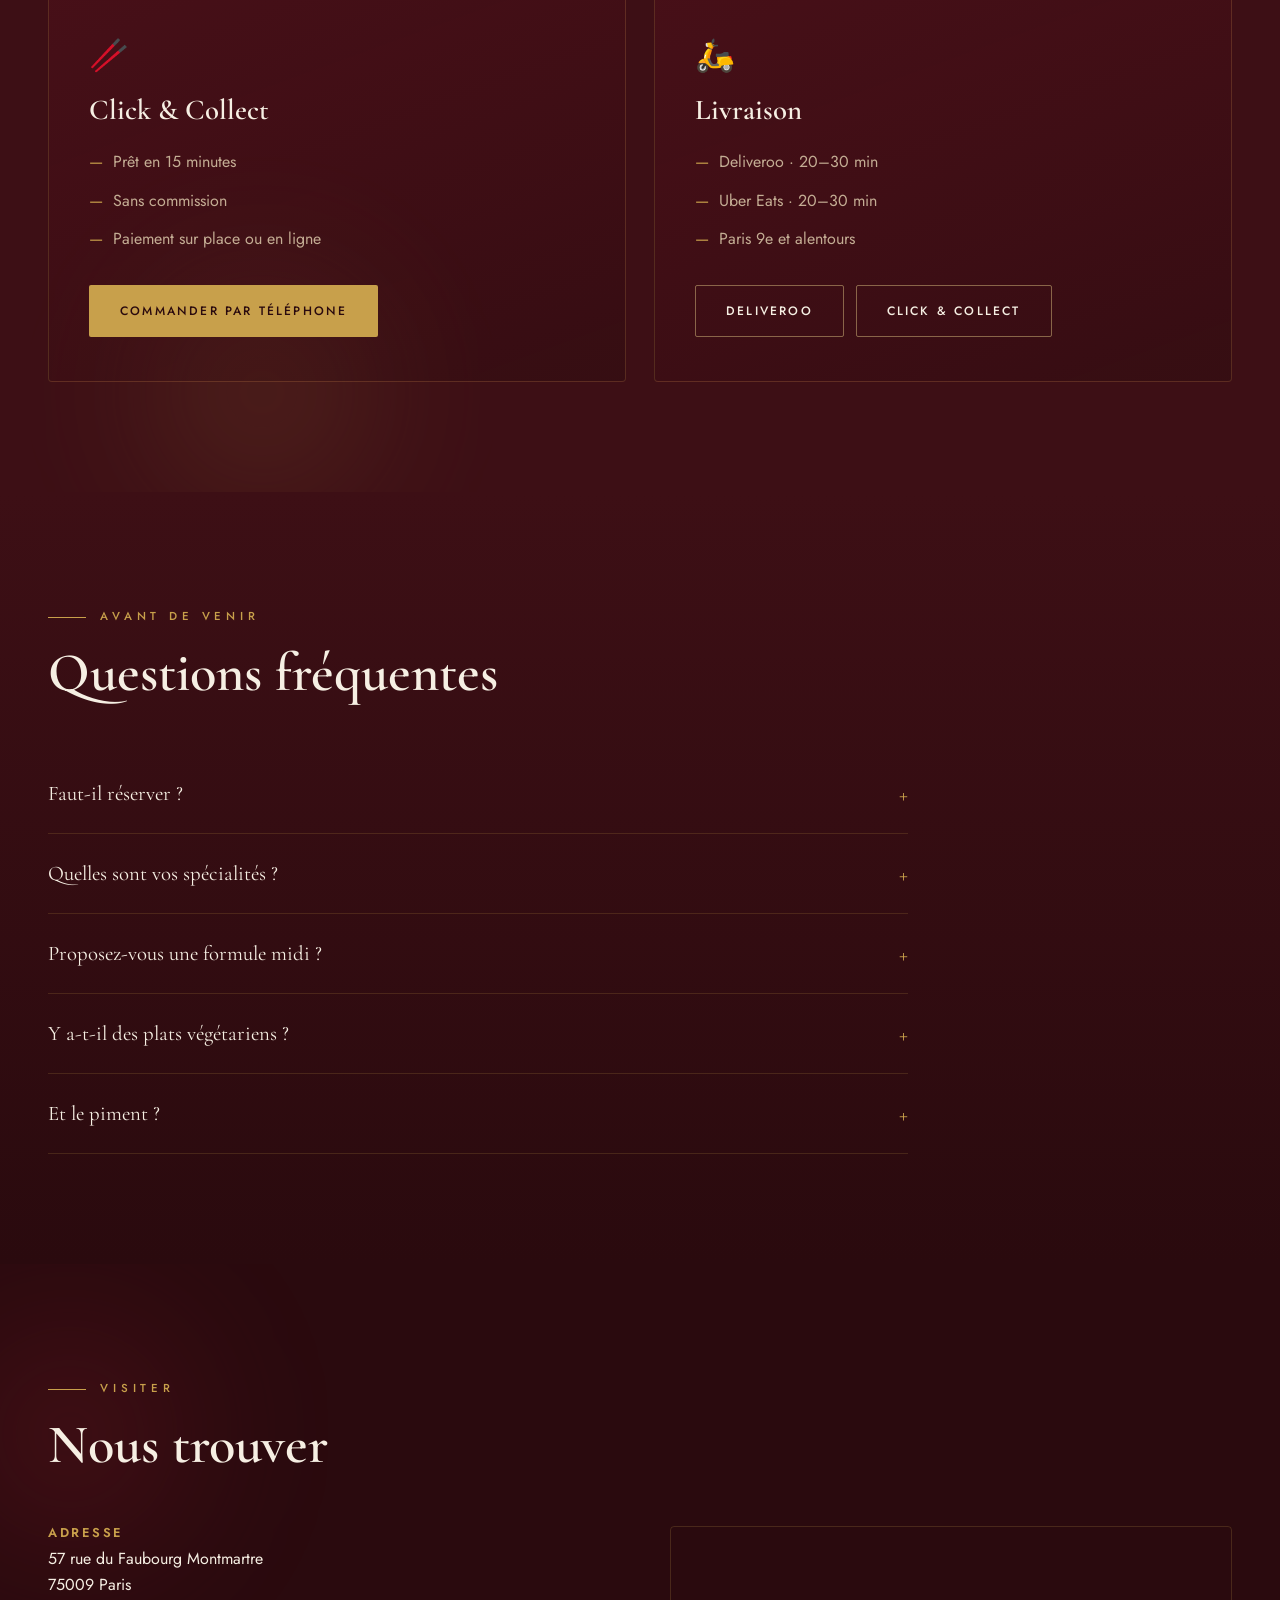
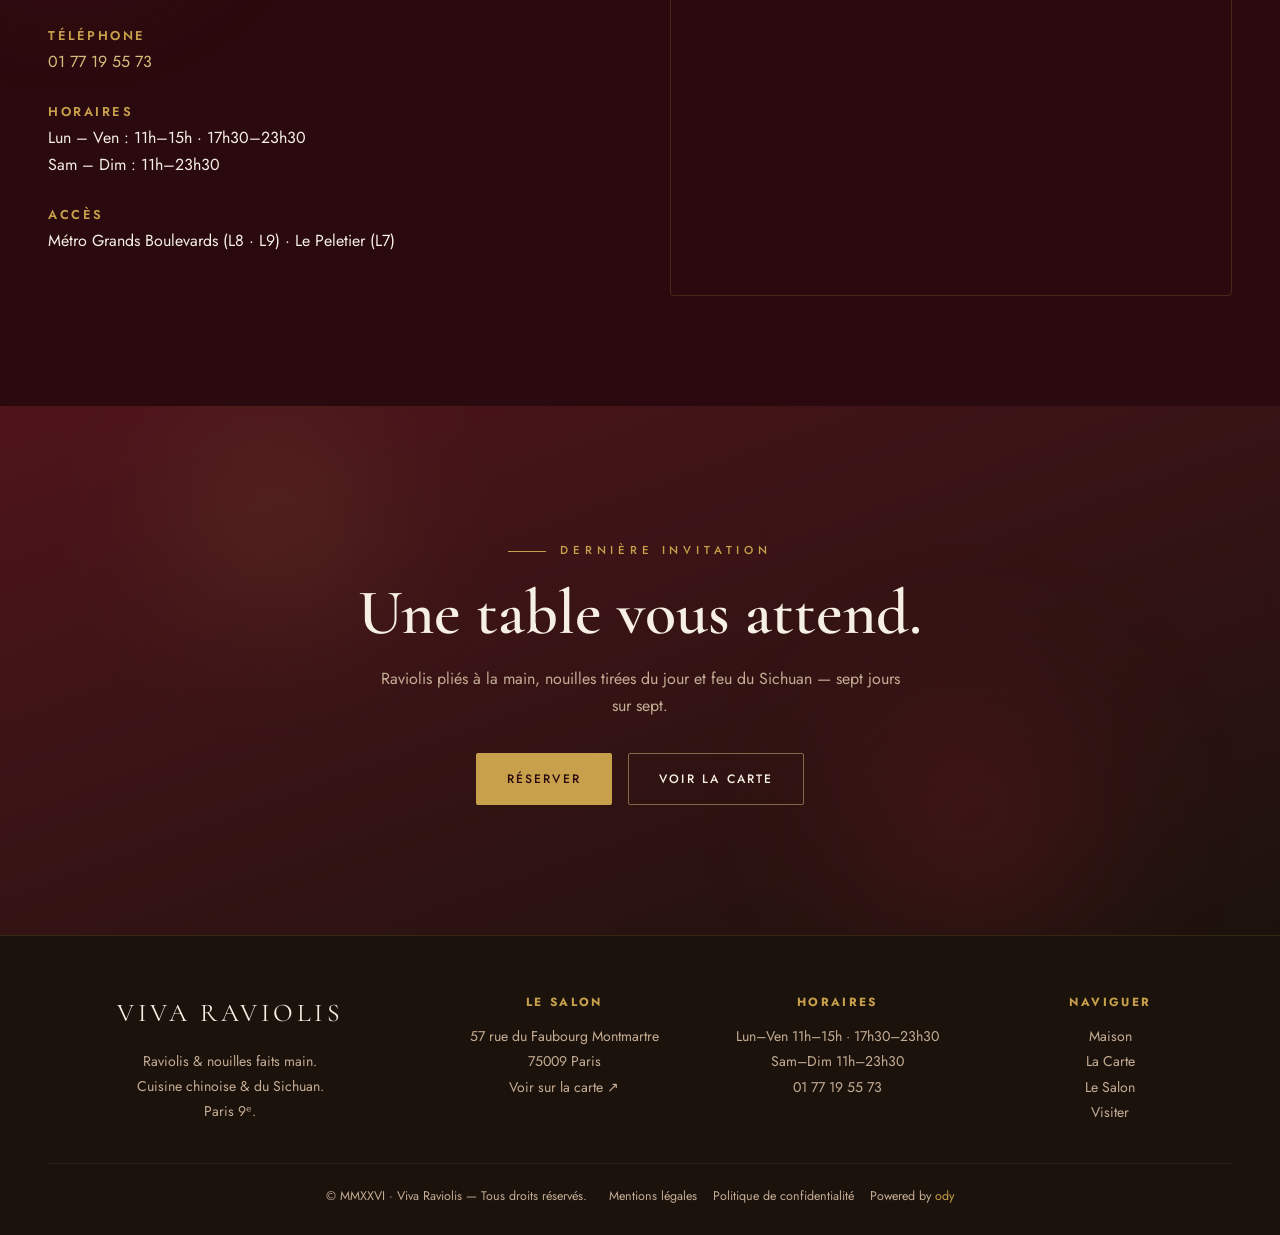
==== commit a6f9c32e: "Hero centré, scroll-cue recentré, footer centré, suppression ligne d'identité Co-Authored-By: Claude" ====
--- a/index.html
+++ b/index.html
@@ -323,9 +323,6 @@
         <span class="foot-powered">Powered by <a href="https://pro.ody.app/" target="_blank" rel="noopener">ody</a></span>
       </span>
     </div>
-    <div class="foot-identity">
-      VIVA RAVIOLI — SAS au capital de 3 000 € · SIREN 938 036 977 · SIRET 938 036 977 00016 · RCS Paris · TVA FR02938036977 · 57 rue du Faubourg Montmartre, 75009 Paris
-    </div>
   </div>
 </footer>
 
--- a/css/style.css
+++ b/css/style.css
@@ -83,16 +83,14 @@
   position: fixed; top: 0; left: 0; right: 0; z-index: 100;
   display: flex; align-items: center; justify-content: space-between;
   padding: 16px 40px;
-  background: rgba(28,8,11,.78);
-  backdrop-filter: blur(10px);
-  border-bottom: 1px solid rgba(200,160,75,.12);
-  transition: background .4s var(--ease), padding .4s var(--ease), box-shadow .4s var(--ease);
+  background: #1c080b;
+  border-bottom: 1px solid rgba(200,160,75,.16);
+  box-shadow: 0 6px 24px rgba(0,0,0,.35);
+  transition: padding .4s var(--ease), box-shadow .4s var(--ease);
 }
 .site-header.scrolled {
-  background: rgba(28,8,11,.95);
-  backdrop-filter: blur(14px);
   padding: 11px 40px;
-  box-shadow: 0 10px 40px rgba(0,0,0,.4);
+  box-shadow: 0 10px 40px rgba(0,0,0,.45);
 }
 .brand { display: flex; flex-direction: column; line-height: 1; }
 .brand .cn { font-family: var(--ff-serif); font-size: 1.05rem; color: var(--gold); letter-spacing: .12em; }
@@ -162,16 +160,16 @@
     linear-gradient(to right, rgba(28,8,11,.86) 0%, rgba(42,10,14,.55) 45%, rgba(42,10,14,.25) 100%),
     linear-gradient(to top, rgba(28,8,11,.9) 0%, rgba(28,8,11,0) 55%);
 }
-.hero__content { position: relative; z-index: 2; max-width: 720px; }
+.hero__content { position: relative; z-index: 2; max-width: 760px; margin: 0 auto; text-align: center; }
 .hero h1 {
   font-size: clamp(3rem, 7vw, 5.6rem); color: var(--cream);
   letter-spacing: .02em; margin: 14px 0 8px;
 }
 .hero .hero-cn { font-family: var(--ff-serif); font-size: clamp(1.6rem,3vw,2.4rem); color: var(--gold-soft); letter-spacing: .3em; }
-.hero p.lead { font-size: 1.18rem; color: var(--text-mut); max-width: 560px; margin: 22px 0 36px; }
-.hero .cta-row { display: flex; gap: 16px; flex-wrap: wrap; }
+.hero p.lead { font-size: 1.18rem; color: var(--text-mut); max-width: 580px; margin: 22px auto 36px; }
+.hero .cta-row { display: flex; gap: 16px; flex-wrap: wrap; justify-content: center; }
 .scroll-cue {
-  position: absolute; bottom: 30px; left: 50%; transform: translateX(-50%); z-index: 2;
+  position: absolute; bottom: 30px; left: 0; right: 0; z-index: 2;
   color: var(--text-mut); font-size: .68rem; letter-spacing: .3em; text-transform: uppercase;
   display: flex; flex-direction: column; align-items: center; gap: 10px;
 }
@@ -297,13 +295,13 @@
    FOOTER
    ============================================================ */
 .site-footer { background: var(--brown-900); padding: 56px 0 28px; border-top: 1px solid rgba(200,160,75,.15); }
-.foot-grid { display: grid; grid-template-columns: 1.5fr 1fr 1fr 1fr; gap: 30px; }
+.foot-grid { display: grid; grid-template-columns: 1.5fr 1fr 1fr 1fr; gap: 30px; text-align: center; }
 .foot-grid h5 { color: var(--gold); text-transform: uppercase; letter-spacing: .2em; font-family: var(--ff-sans); font-size: .74rem; margin-bottom: 12px; }
 .foot-grid p, .foot-grid a { color: var(--text-mut); font-size: .88rem; line-height: 1.8; }
 .foot-grid a:hover { color: var(--gold-soft); }
 .foot-brand .name { font-family: var(--ff-serif); font-size: 1.6rem; color: var(--cream); letter-spacing: .14em; }
 .foot-bottom { margin-top: 38px; padding-top: 22px; border-top: 1px solid rgba(255,255,255,.07);
-  display: flex; justify-content: space-between; gap: 16px; flex-wrap: wrap; color: var(--text-mut); font-size: .78rem; }
+  display: flex; justify-content: center; gap: 10px 22px; flex-wrap: wrap; text-align: center; color: var(--text-mut); font-size: .78rem; }
 
 /* ============================================================
    MENU PAGE
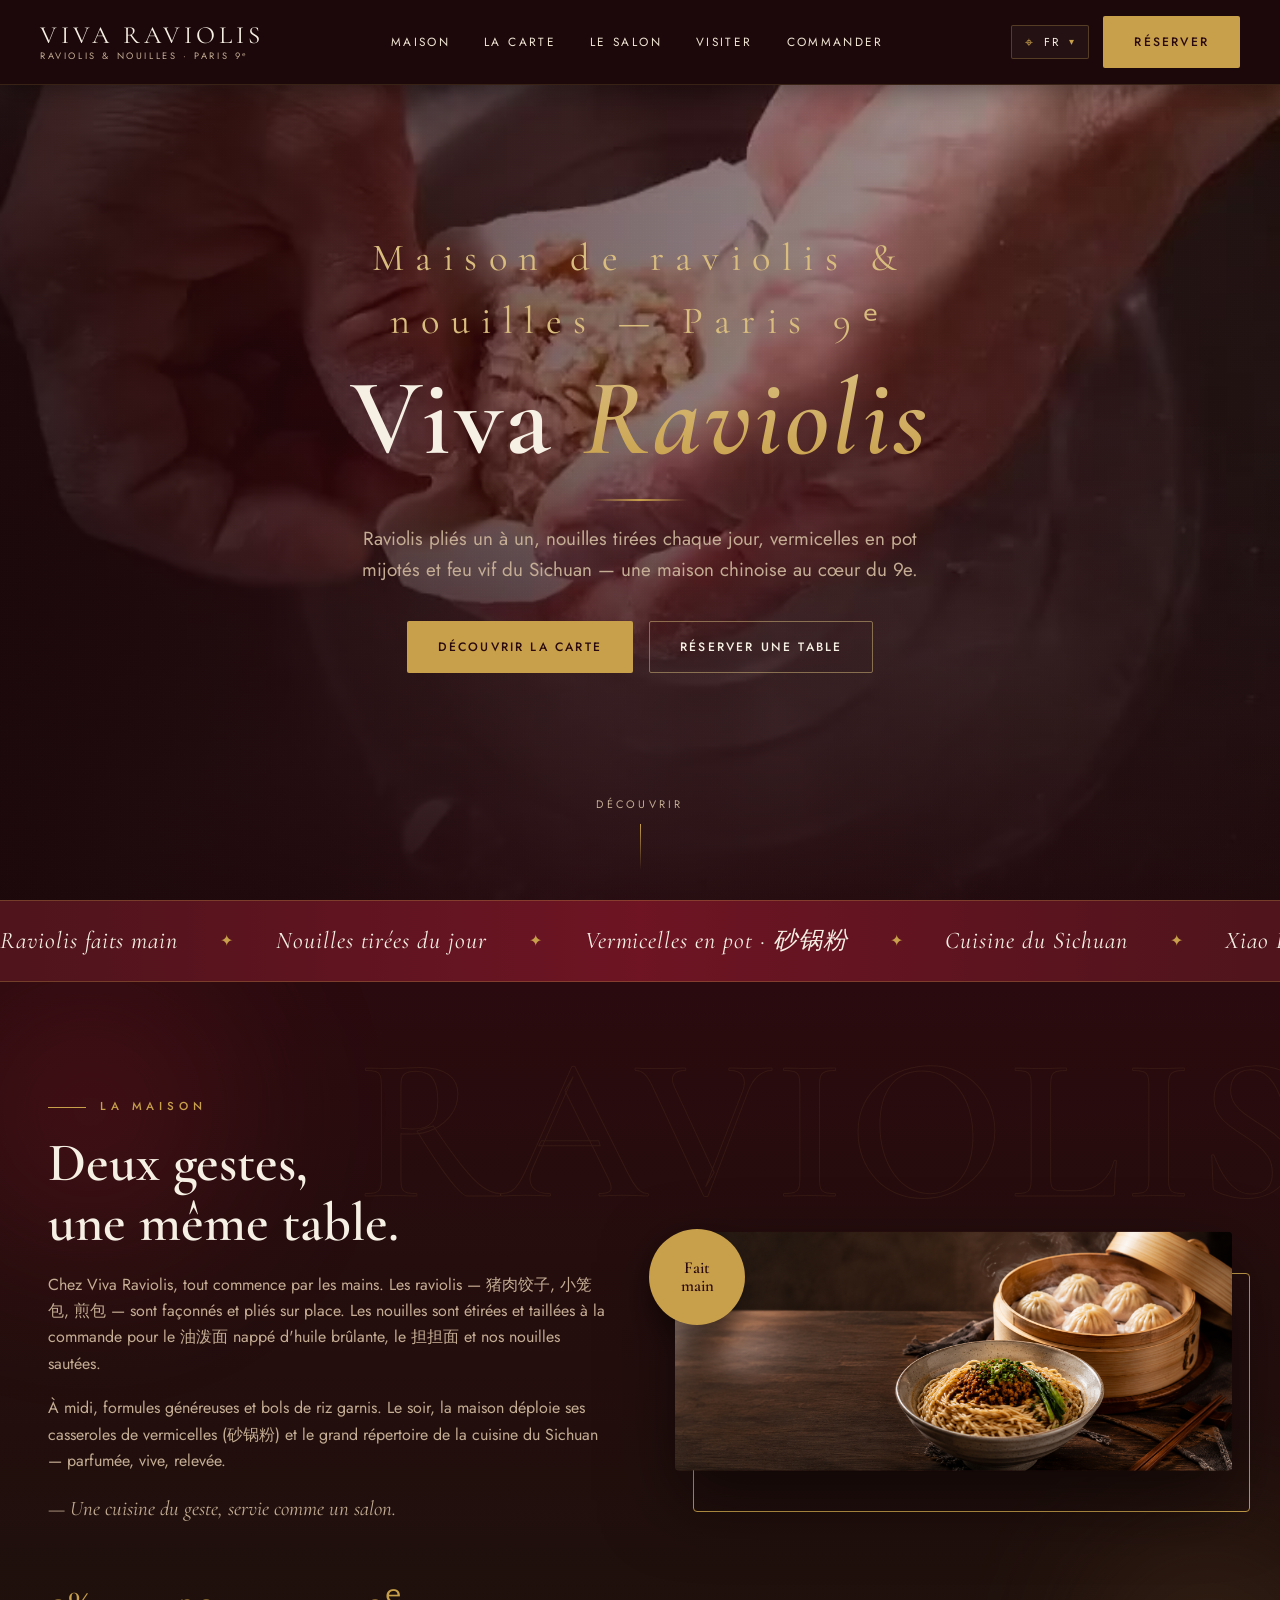
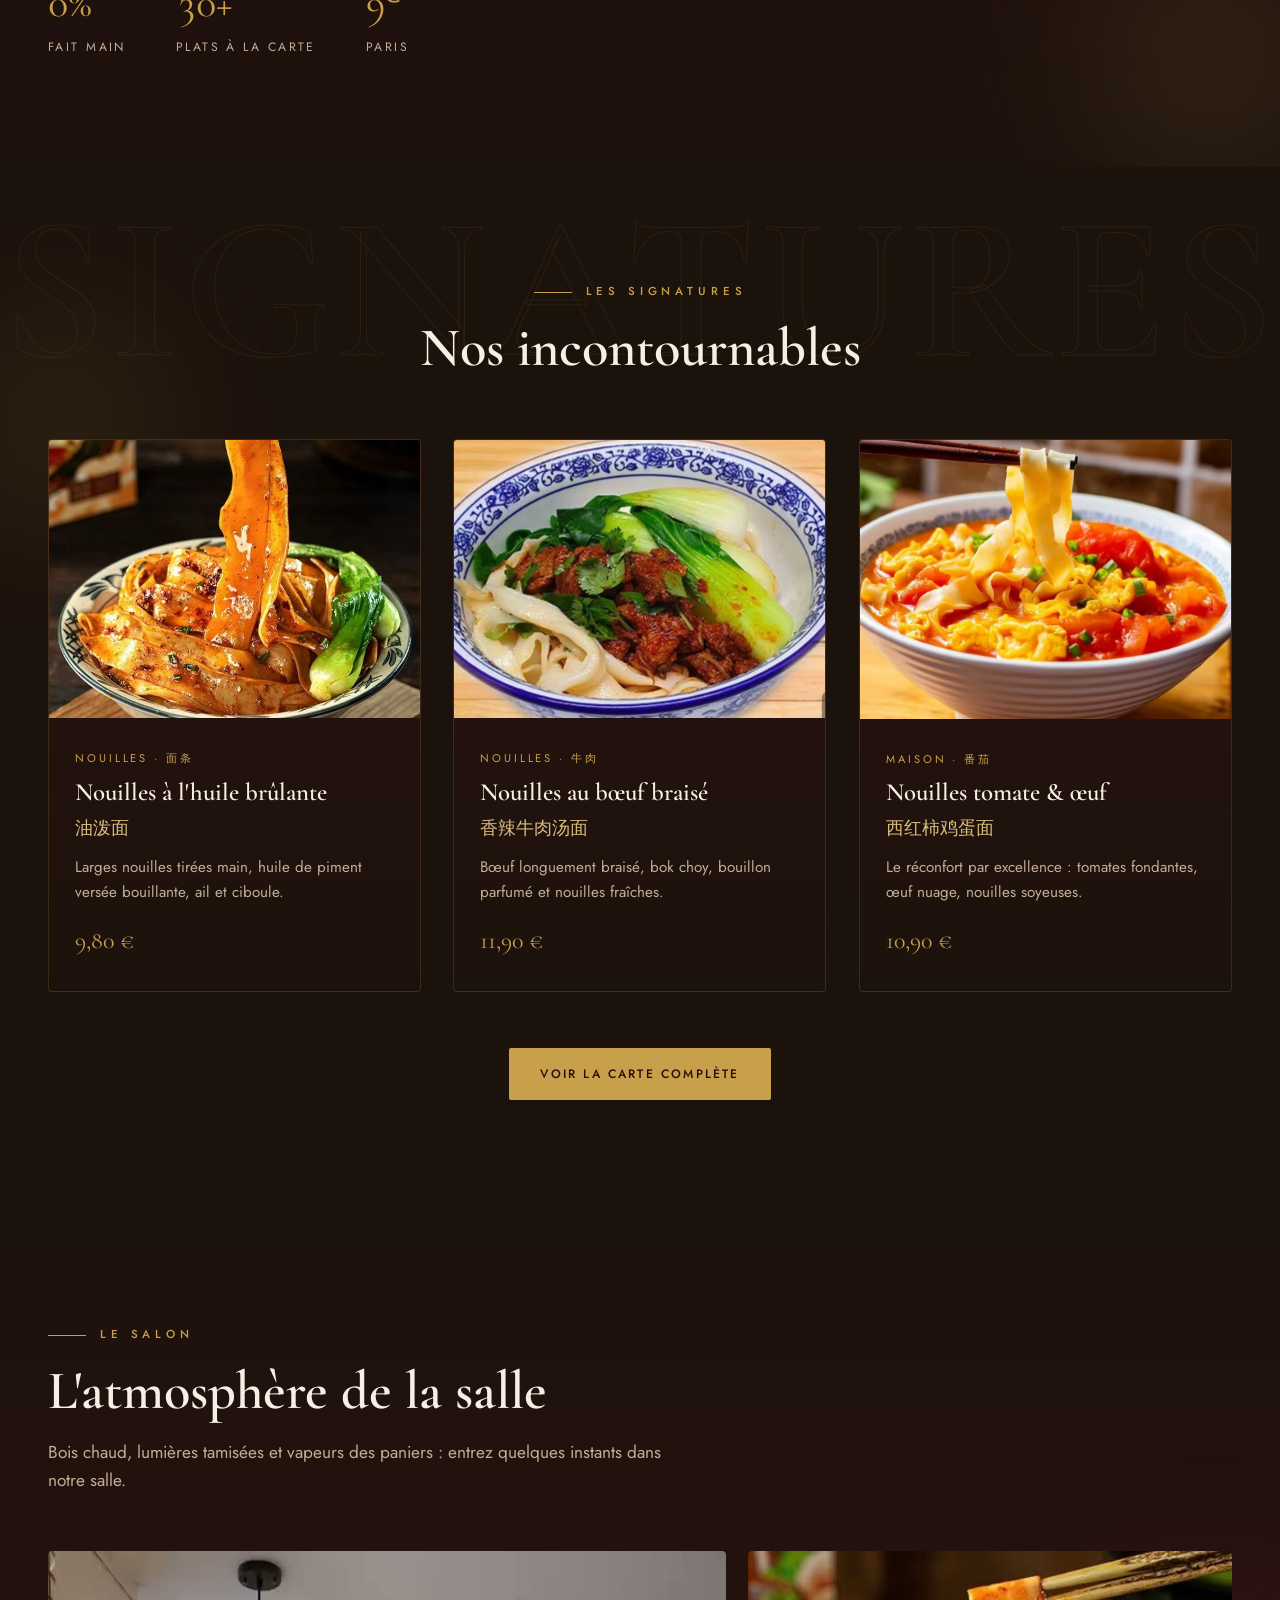
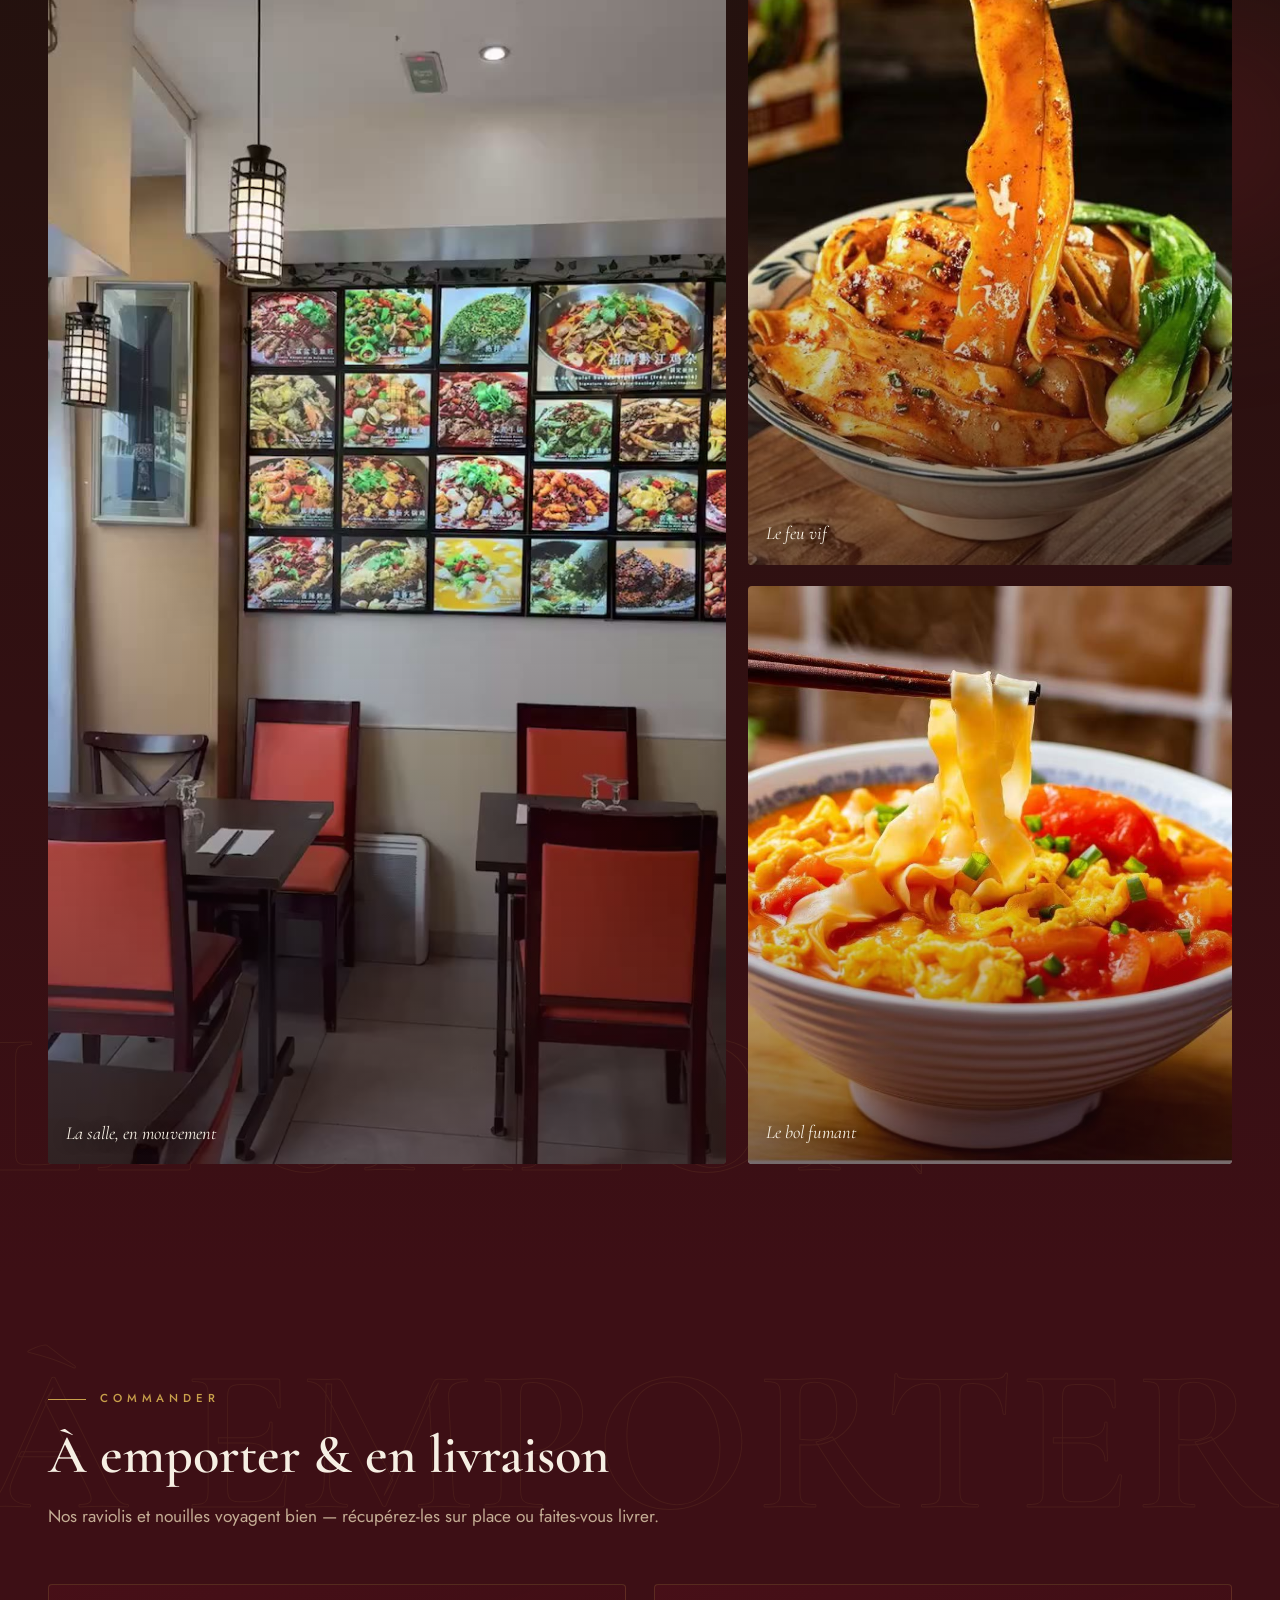
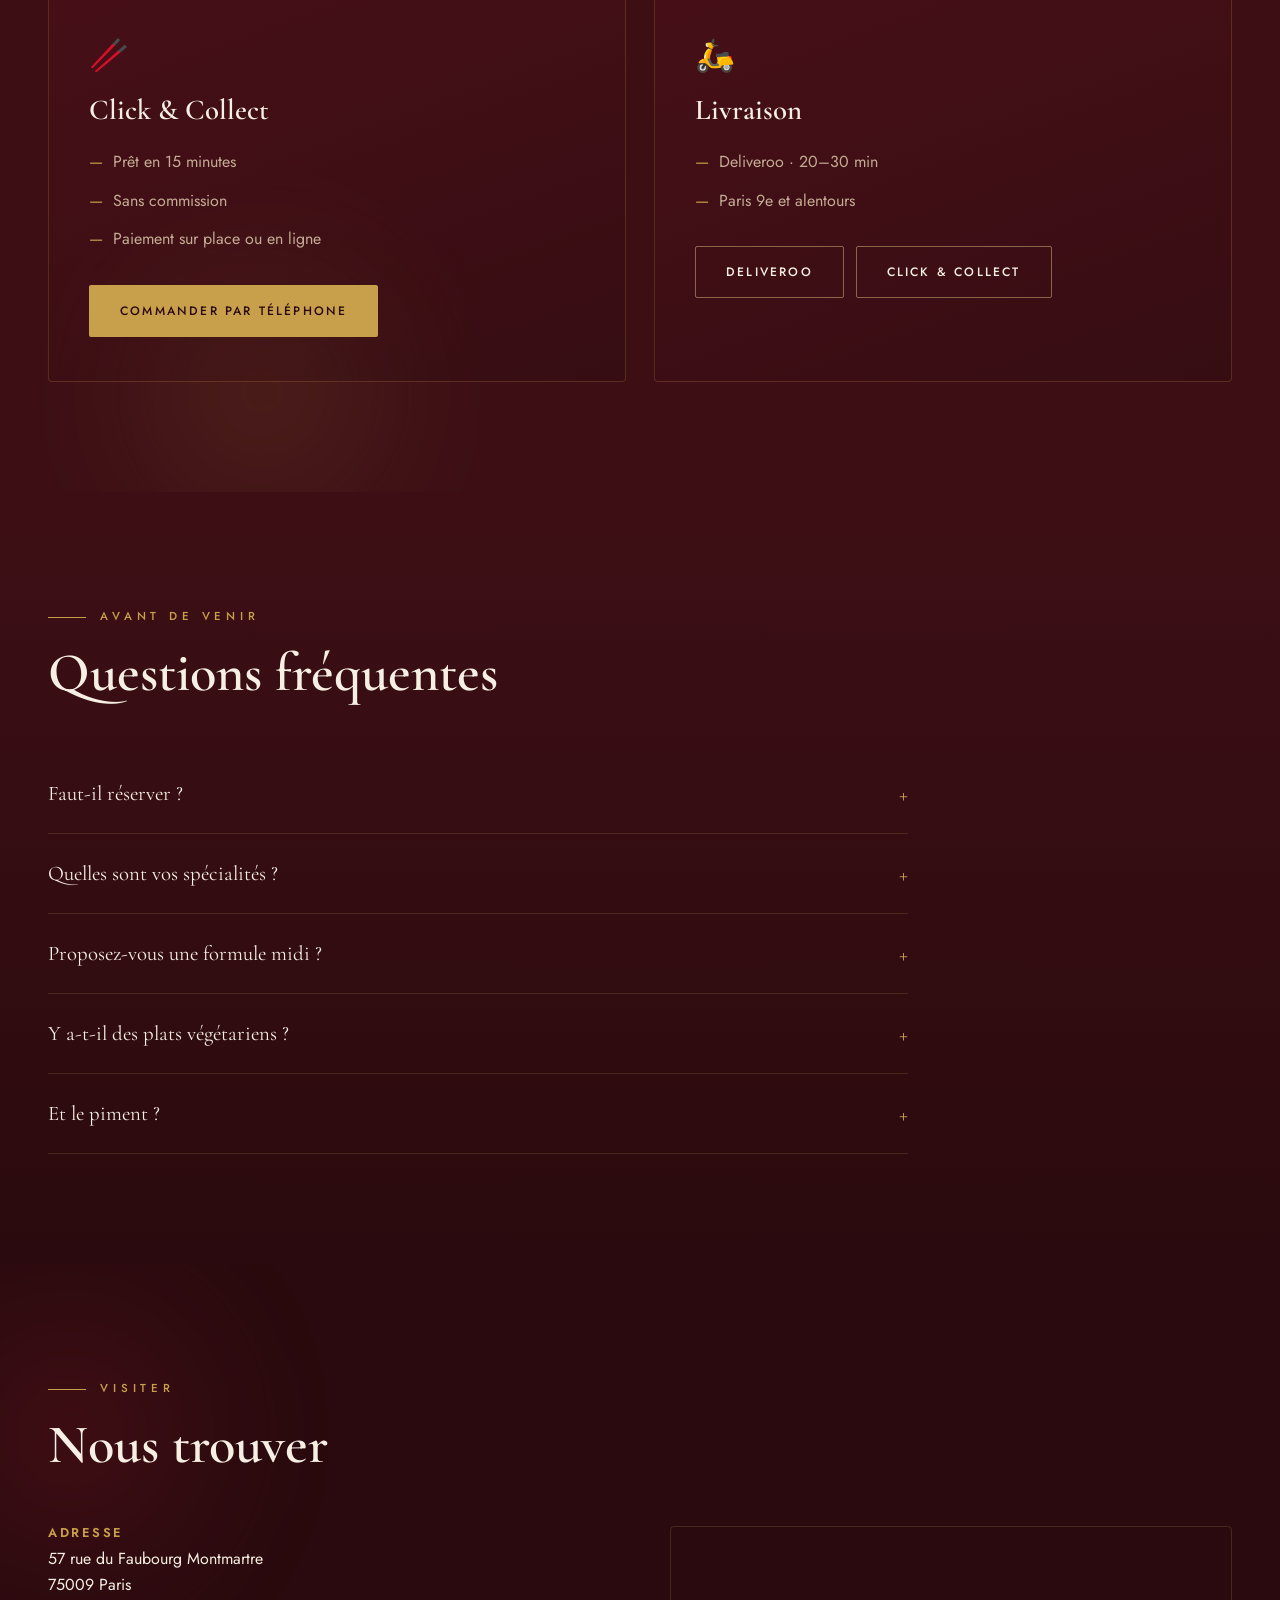
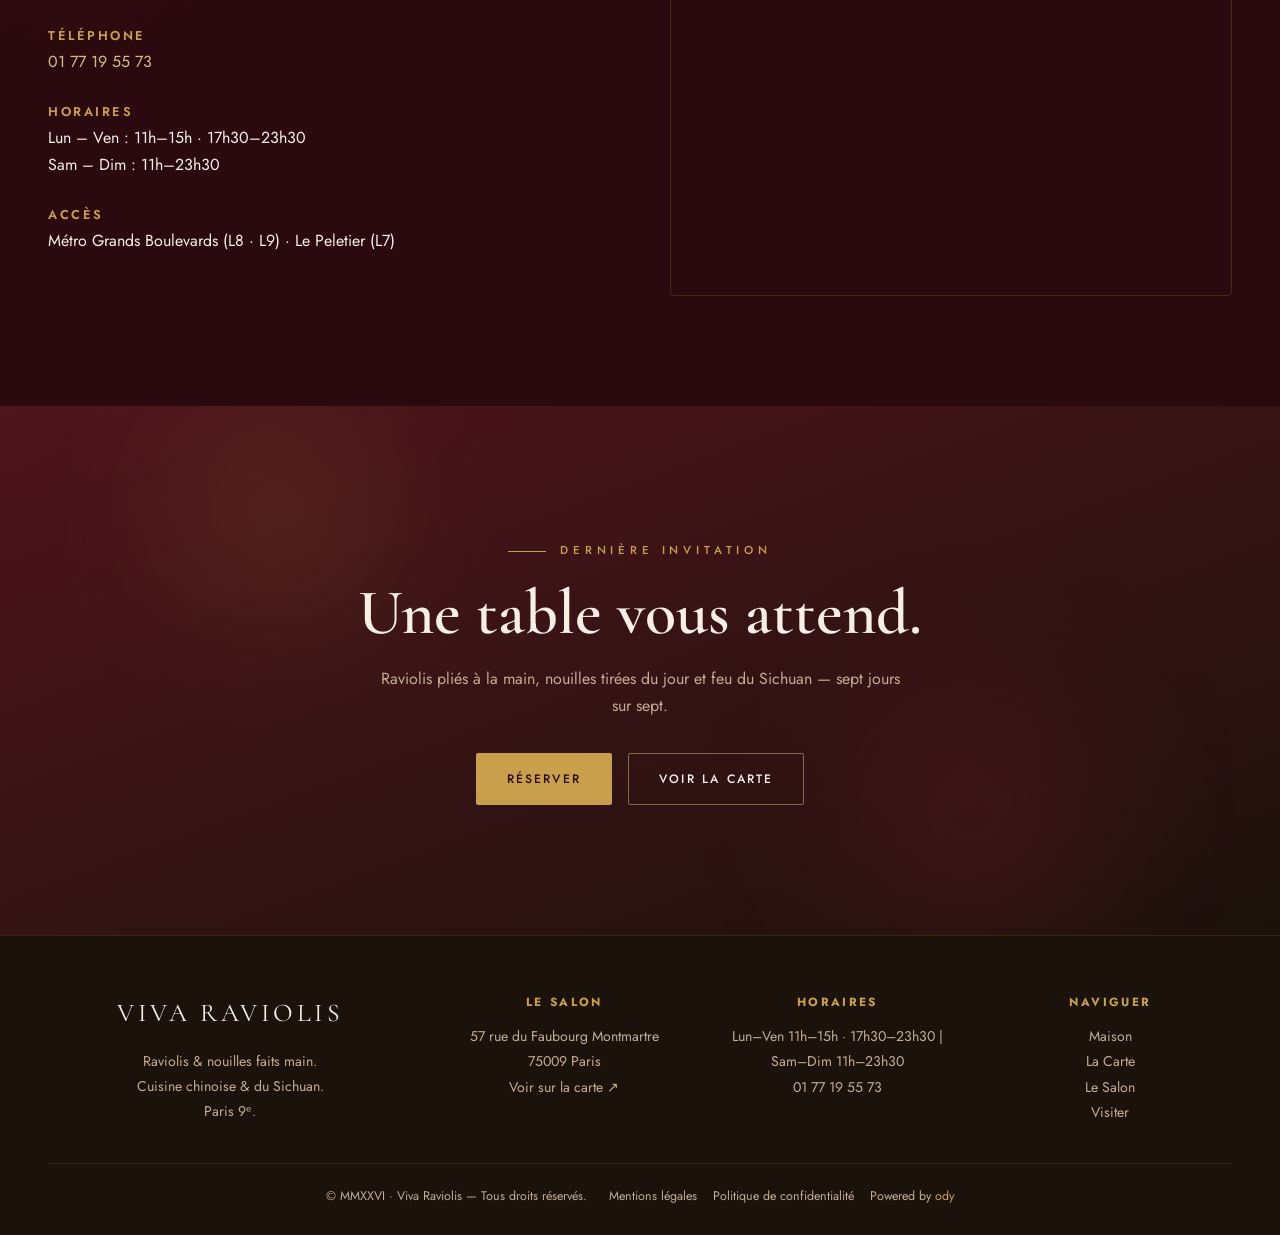
==== commit fe268ebe: "Hero: titre de marque Viva Raviolis stylisé; horaires footer sur une ligne; retrait Uber Eats Co-Aut" ====
--- a/index.html
+++ b/index.html
@@ -54,7 +54,7 @@
   <div class="hero__grain"></div>
   <div class="container hero__content">
     <span class="hero-cn" data-i18n="hero.eyebrow">Maison de raviolis &amp; nouilles — Paris 9ᵉ</span>
-    <h1 data-i18n="hero.title"><span class="word">Le ravioli,</span><br /><span class="word">fait à la main.</span></h1>
+    <h1 class="hero-brand"><span class="word">Viva</span> <span class="word ital">Raviolis</span></h1>
     <p class="lead" data-i18n="hero.lead">Raviolis pliés un à un, nouilles tirées chaque jour, vermicelles en pot mijotés et feu vif du Sichuan — une maison chinoise au cœur du 9e.</p>
     <div class="cta-row">
       <a href="menu.html" class="btn btn-gold" data-i18n="hero.cta1">Découvrir la carte</a>
@@ -208,7 +208,6 @@
         <h3 data-i18n="cmd.c2title">Livraison</h3>
         <ul>
           <li>Deliveroo · 20–30 min</li>
-          <li>Uber Eats · 20–30 min</li>
           <li data-i18n="cmd.c2li3">Paris 9e et alentours</li>
         </ul>
         <div class="links">
@@ -307,7 +306,7 @@
       </div>
       <div>
         <h5 data-i18n="foot.h_hours">Horaires</h5>
-        <p data-i18n="foot.hours">Lun–Ven 11h–15h · 17h30–23h30<br />Sam–Dim 11h–23h30</p>
+        <p data-i18n="foot.hours">Lun–Ven 11h–15h · 17h30–23h30 | Sam–Dim 11h–23h30</p>
         <p><a href="tel:0177195573">01 77 19 55 73</a></p>
       </div>
       <div>
--- a/css/style.css
+++ b/css/style.css
@@ -459,6 +459,24 @@
 .hero .hero-cn { display: inline-block; animation: heroIn 1s var(--ease) .1s both; }
 .hero h1 .word { display: inline-block; animation: heroWord 1.1s var(--ease) both; }
 .hero h1 .word:nth-child(3) { animation-delay: .18s; }
+
+/* Titre de marque dans le hero */
+.hero .hero-brand {
+  font-family: var(--ff-serif); font-weight: 600; line-height: 1;
+  font-size: clamp(3.4rem, 9vw, 6.8rem); letter-spacing: .03em; color: var(--cream);
+  margin: 10px 0 4px;
+}
+.hero .hero-brand .word:nth-child(2) { animation-delay: .16s; }
+.hero .hero-brand .ital {
+  font-style: italic;
+  background: linear-gradient(180deg, var(--gold-soft), var(--gold));
+  -webkit-background-clip: text; background-clip: text; -webkit-text-fill-color: transparent; color: var(--gold);
+}
+.hero .hero-brand::after {
+  content: ""; display: block; width: 96px; height: 2px; margin: 26px auto 0;
+  background: linear-gradient(90deg, transparent, var(--gold), transparent);
+  animation: heroIn 1.2s var(--ease) .4s both;
+}
 @keyframes heroIn { from { opacity: 0; transform: translateY(30px); } to { opacity: 1; transform: none; } }
 @keyframes heroWord { from { opacity: 0; transform: translateY(40px) rotate(2deg); } to { opacity: 1; transform: none; } }
 .scroll-cue { animation: heroIn 1s var(--ease) .8s both; }
